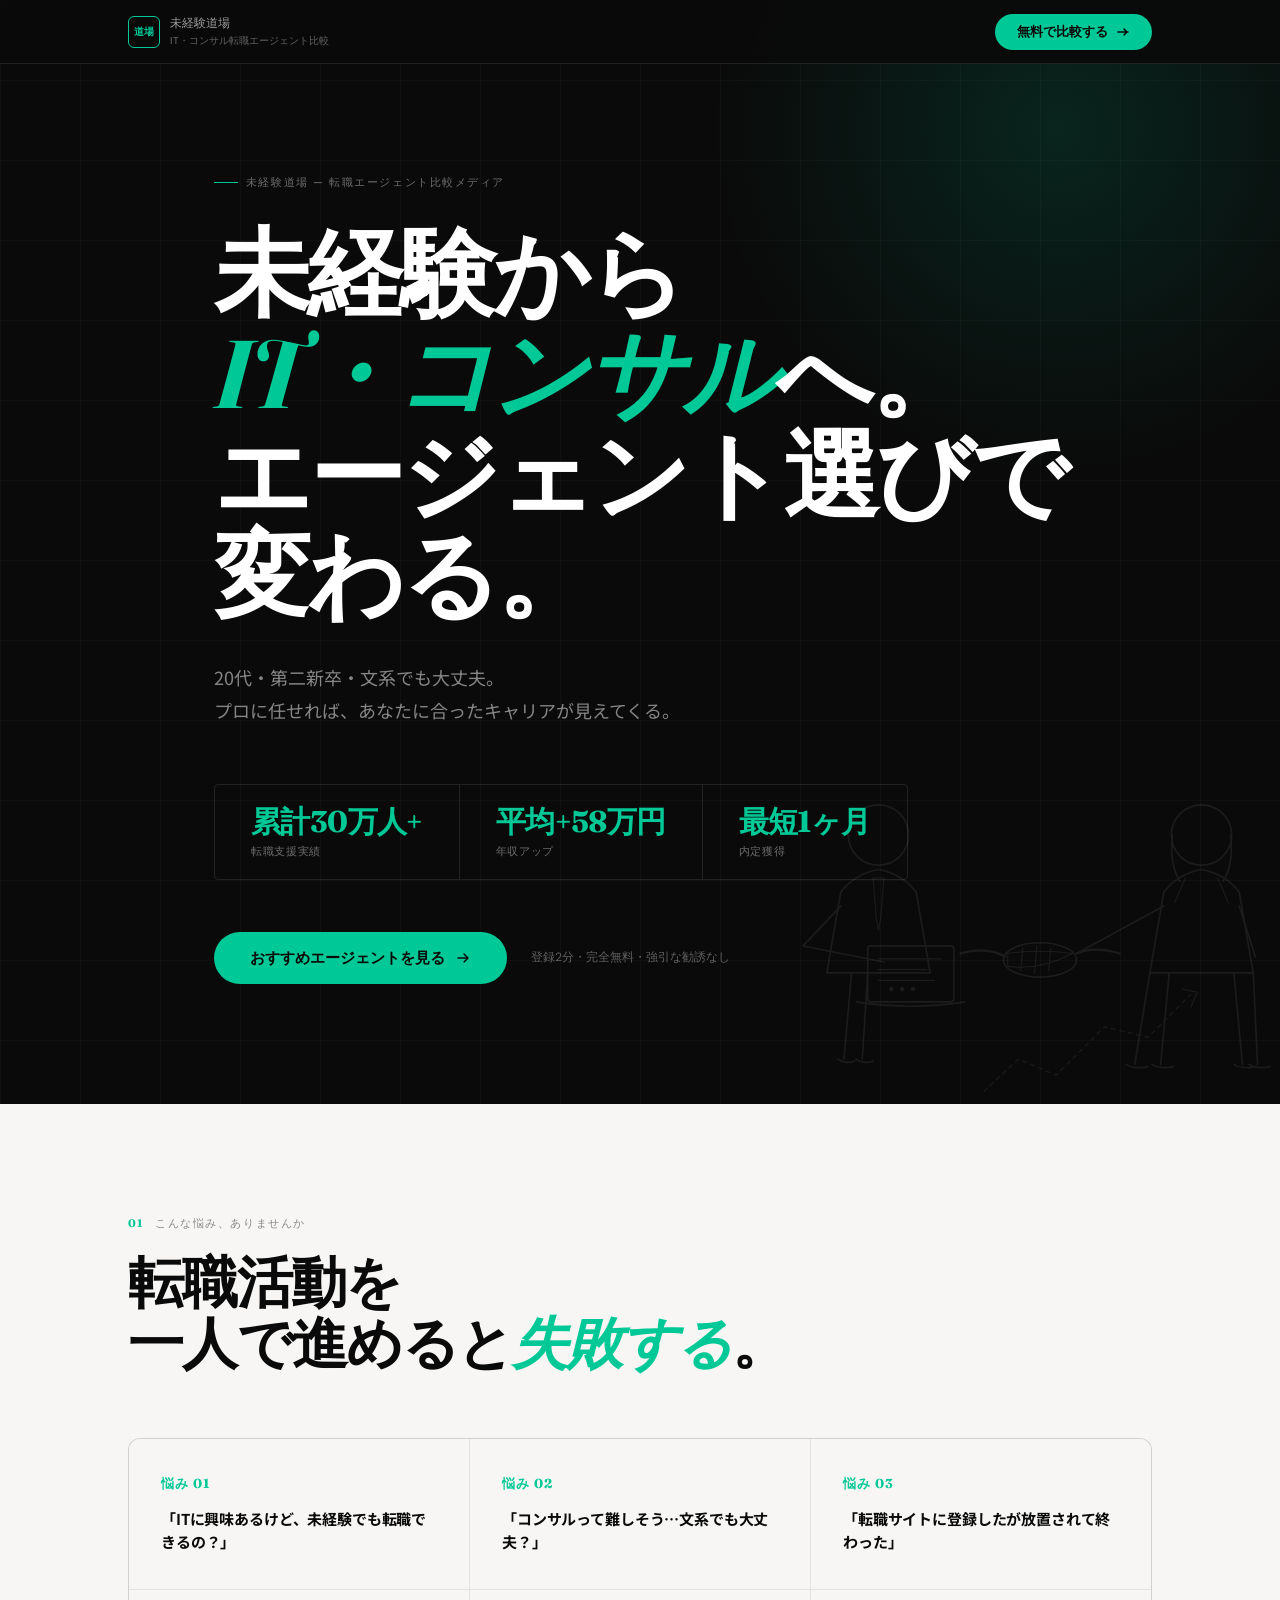
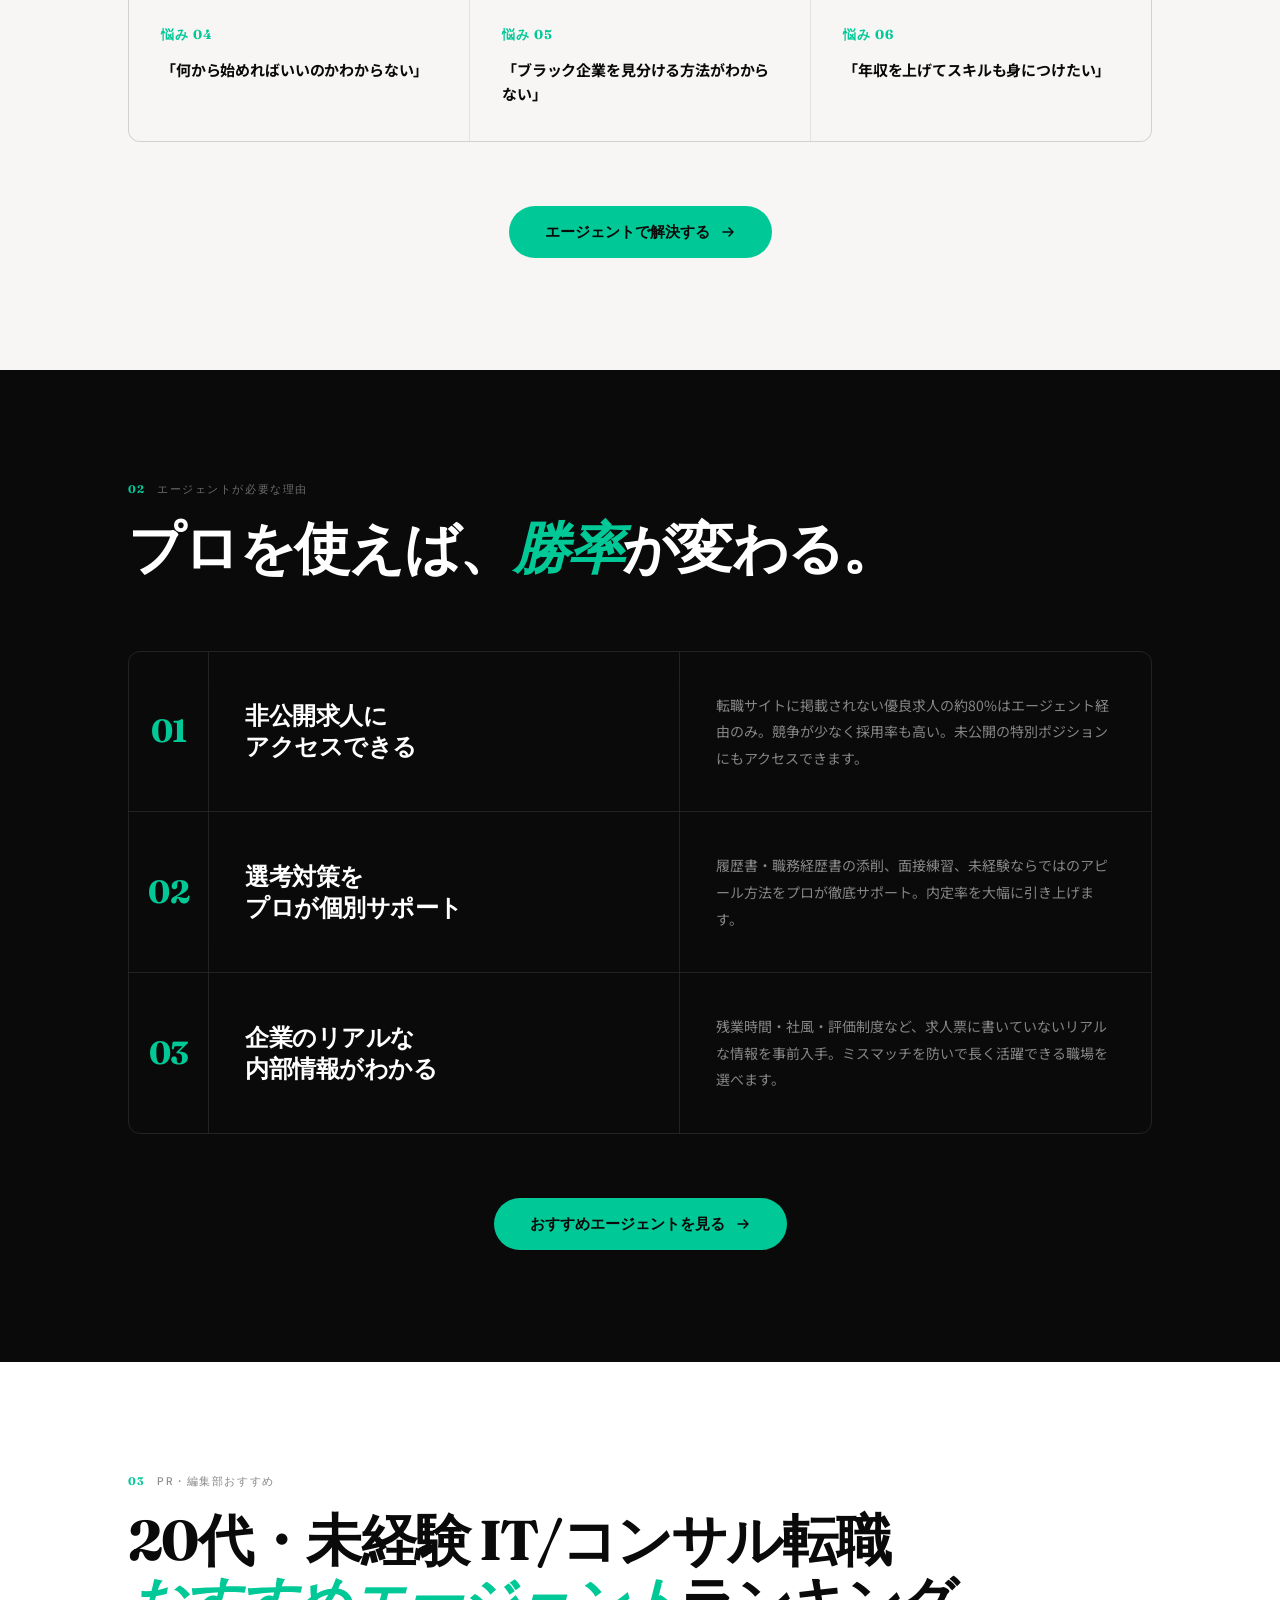
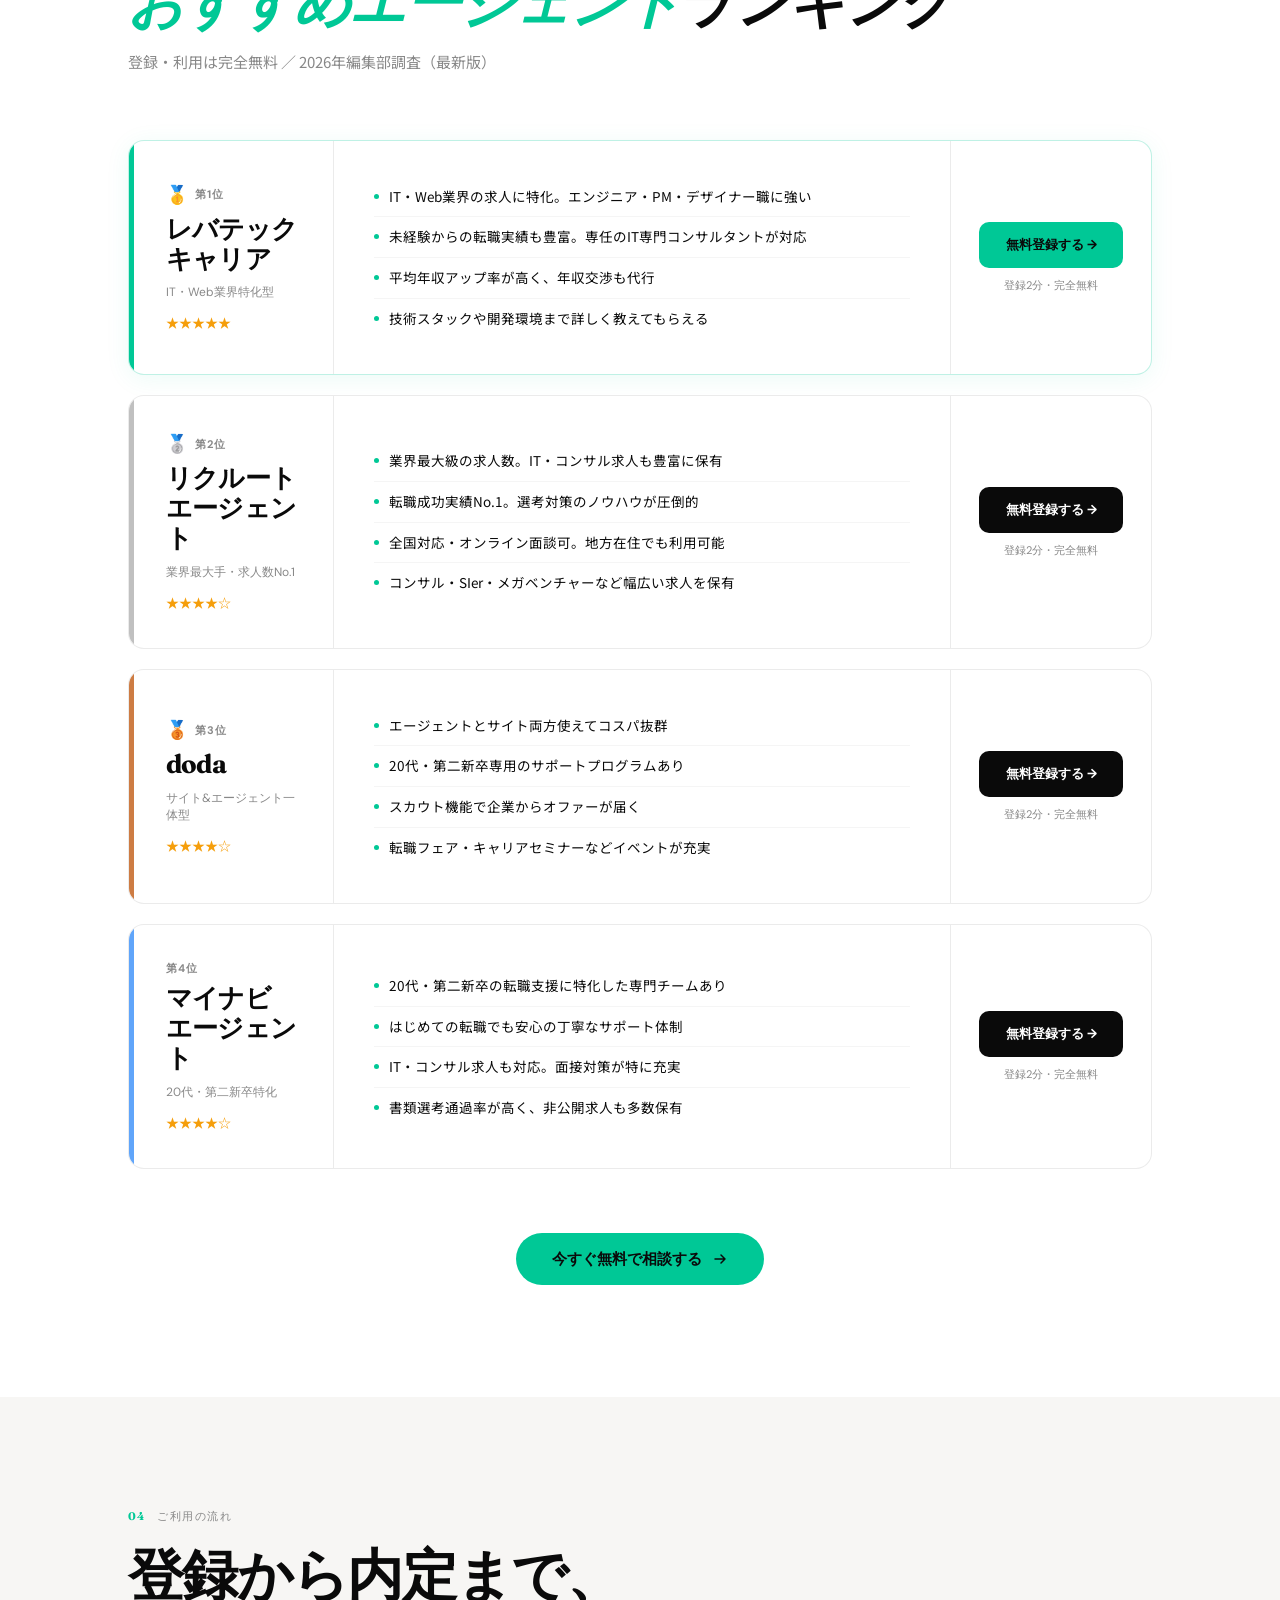
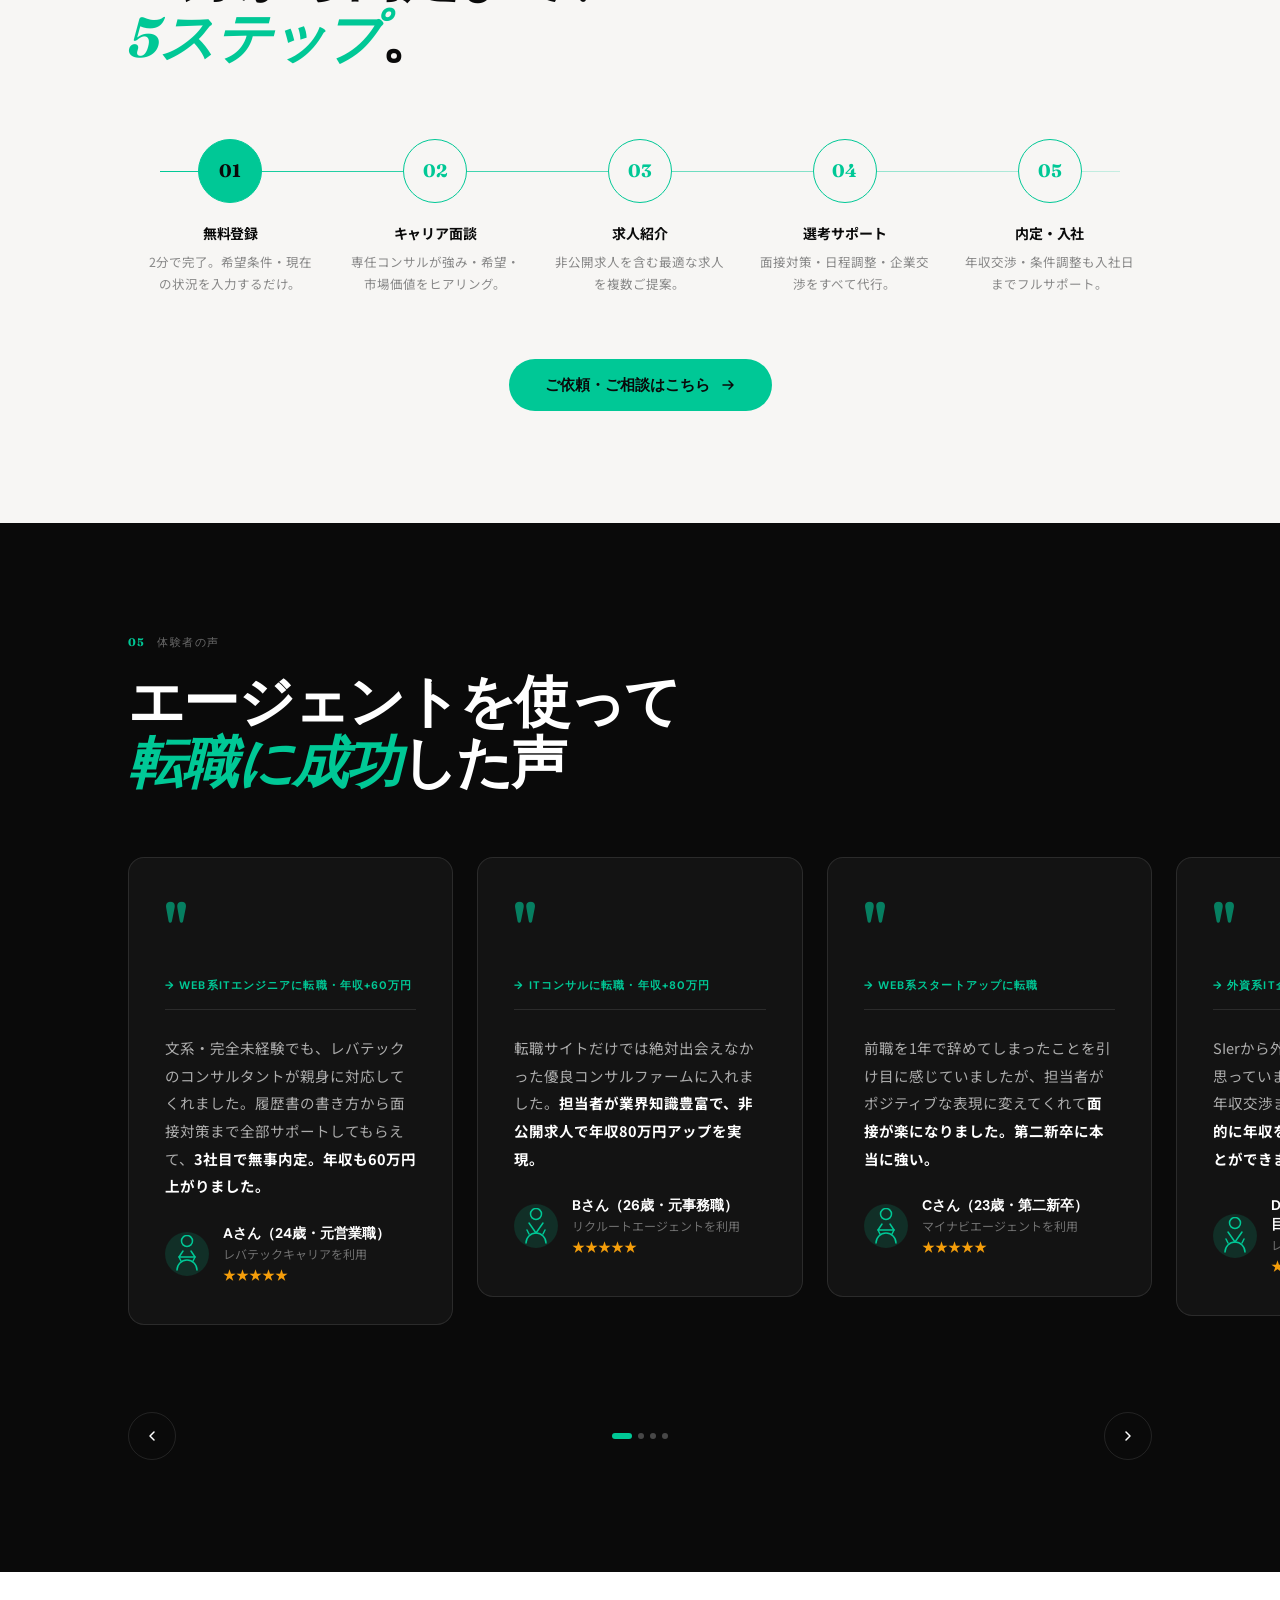
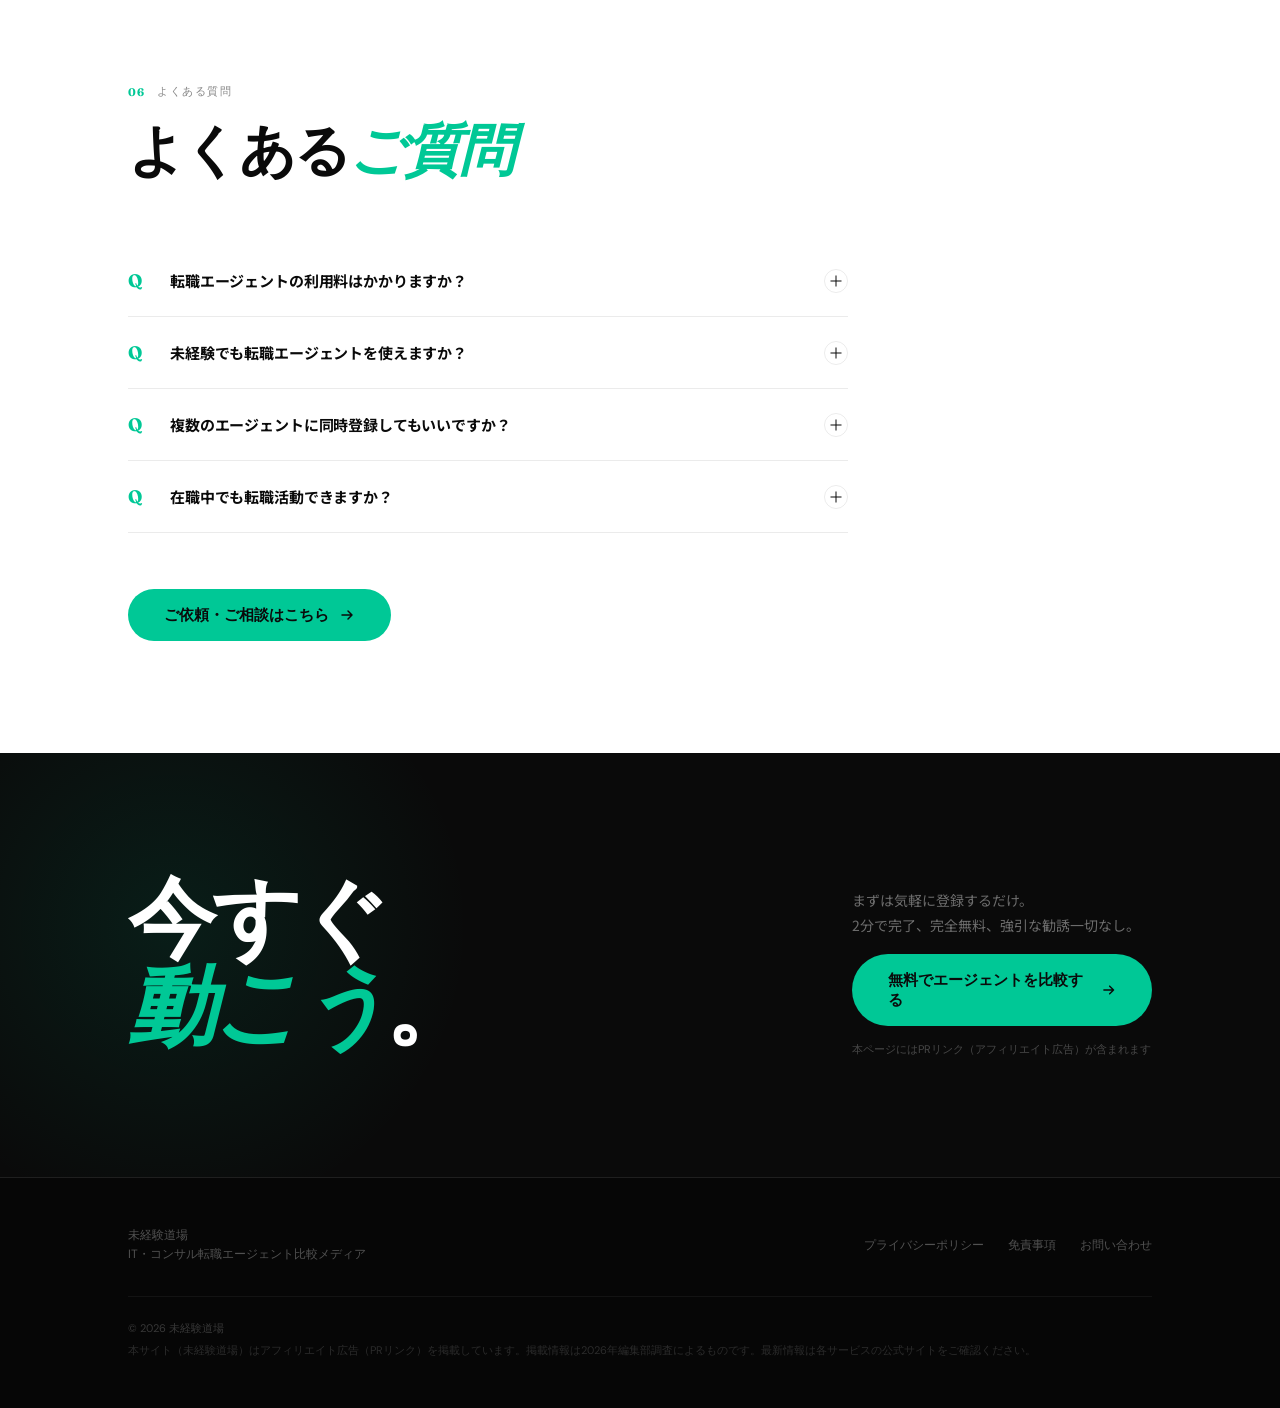
==== index.html @ ec837682 "Initial commit: 未経験道場 LP" ====
<!DOCTYPE html>
<html lang="ja">
<head>
  <meta charset="UTF-8">
  <meta name="viewport" content="width=device-width, initial-scale=1.0">
  <title>未経験道場｜20代・未経験からIT・コンサル転職エージェント比較</title>
  <meta name="description" content="未経験道場は、20代・未経験からITエンジニア・コンサルへの転職を成功させる転職エージェント比較メディアです。レバテック・リクルートエージェント・doda・マイナビを徹底比較。登録完全無料。">
  <link rel="preconnect" href="https://fonts.googleapis.com">
  <link rel="preconnect" href="https://fonts.gstatic.com" crossorigin>
  <link href="https://fonts.googleapis.com/css2?family=Fraunces:ital,opsz,wght@0,9..144,300;0,9..144,700;0,9..144,900;1,9..144,300;1,9..144,700&family=DM+Sans:wght@300;400;500;700&family=Noto+Sans+JP:wght@400;500;700&display=swap" rel="stylesheet">
  <link rel="stylesheet" href="https://cdn.jsdelivr.net/npm/swiper@10/swiper-bundle.min.css">
  <script src="https://cdn.jsdelivr.net/npm/swiper@10/swiper-bundle.min.js" defer></script>

  <style>
    /* =========================================
       TOKEN
    ========================================= */
    :root {
      --black:       #0a0a0a;
      --off-white:   #f7f6f4;
      --white:       #ffffff;
      --green:       #00C896;
      --green-dark:  #00a87e;
      --green-dim:   rgba(0,200,150,0.12);
      --mid:         #888;
      --border-d:    rgba(255,255,255,0.1);
      --border-l:    rgba(0,0,0,0.08);
      --r: 1120px;
    }

    /* =========================================
       RESET & BASE
    ========================================= */
    *, *::before, *::after { box-sizing: border-box; margin: 0; padding: 0; }
    html { scroll-behavior: smooth; font-size: 16px; }
    body {
      font-family: 'Noto Sans JP', sans-serif;
      background: var(--off-white);
      color: var(--black);
      -webkit-font-smoothing: antialiased;
      overflow-x: hidden;
    }
    a { text-decoration: none; color: inherit; }
    ul { list-style: none; }
    img { display: block; max-width: 100%; }

    /* =========================================
       TYPOGRAPHY HELPERS
    ========================================= */
    .f-editorial {
      font-family: 'Fraunces', serif;
      font-optical-sizing: auto;
    }
    .f-ui { font-family: 'DM Sans', sans-serif; }

    .label {
      font-family: 'DM Sans', sans-serif;
      font-size: 11px;
      font-weight: 500;
      letter-spacing: 0.14em;
      text-transform: uppercase;
    }

    /* =========================================
       LAYOUT
    ========================================= */
    .wrap { max-width: var(--r); margin: 0 auto; padding: 0 48px; }
    @media (max-width: 767px) { .wrap { padding: 0 24px; } }

    /* =========================================
       HEADER
    ========================================= */
    #hd {
      position: fixed; top: 0; left: 0; right: 0; z-index: 200;
      height: 64px;
      background: rgba(10,10,10,0.92);
      backdrop-filter: blur(12px);
      -webkit-backdrop-filter: blur(12px);
      border-bottom: 1px solid var(--border-d);
    }
    .hd-inner {
      max-width: var(--r); margin: 0 auto; padding: 0 48px;
      height: 100%; display: flex; align-items: center; justify-content: space-between;
    }
    .hd-logo {
      display: flex; align-items: center; gap: 10px;
    }
    .hd-logo-mark {
      width: 32px; height: 32px;
      border: 1.5px solid var(--green);
      display: flex; align-items: center; justify-content: center;
      font-family: 'Fraunces', serif;
      font-size: 14px; font-weight: 700;
      color: var(--green);
      border-radius: 6px;
    }
    .hd-logo-text {
      font-family: 'DM Sans', sans-serif;
      font-size: 12px; font-weight: 500;
      color: rgba(255,255,255,0.6);
      line-height: 1.4;
    }
    .hd-cta {
      display: inline-flex; align-items: center; gap: 8px;
      background: var(--green); color: var(--black);
      font-family: 'DM Sans', sans-serif;
      font-size: 13px; font-weight: 700;
      padding: 9px 22px; border-radius: 100px;
      transition: background 0.2s;
    }
    .hd-cta:hover { background: var(--green-dark); color: #fff; }
    @media (max-width: 767px) {
      .hd-inner { padding: 0 20px; }
      .hd-cta { font-size: 12px; padding: 8px 16px; }
    }

    /* =========================================
       HERO
    ========================================= */
    #hero {
      background: var(--black);
      color: var(--white);
      min-height: 100vh;
      padding-top: 64px;
      display: flex; align-items: center;
      position: relative; overflow: hidden;
    }
    /* Monogram illustration */
    .hero-monogram {
      position: absolute;
      right: -40px; bottom: -20px;
      width: min(560px, 52vw);
      height: auto;
      opacity: 0.07;
      pointer-events: none;
      z-index: 0;
    }
    @media (max-width: 767px) {
      .hero-monogram {
        width: 90vw;
        right: 50%; bottom: -10px;
        transform: translateX(50%);
        opacity: 0.05;
      }
    }

    /* Background texture */
    #hero::before {
      content: '';
      position: absolute; inset: 0;
      background-image:
        linear-gradient(rgba(255,255,255,0.025) 1px, transparent 1px),
        linear-gradient(90deg, rgba(255,255,255,0.025) 1px, transparent 1px);
      background-size: 80px 80px;
      pointer-events: none;
    }
    /* Emerald glow circle */
    #hero::after {
      content: '';
      position: absolute;
      top: -20%; right: -10%;
      width: min(700px, 90vw); height: min(700px, 90vw);
      border-radius: 50%;
      background: radial-gradient(circle, rgba(0,200,150,0.14) 0%, transparent 70%);
      pointer-events: none;
    }
    .hero-inner {
      position: relative; z-index: 1;
      padding: 100px 0 120px;
      width: 100%;
    }
    .hero-label {
      display: inline-flex; align-items: center; gap: 8px;
      color: var(--green);
      margin-bottom: 32px;
    }
    .hero-label-line {
      width: 24px; height: 1px; background: var(--green);
    }
    .hero-h1 {
      font-family: 'Fraunces', serif;
      font-weight: 700;
      font-size: clamp(44px, 7.5vw, 96px);
      line-height: 1.05;
      letter-spacing: -0.03em;
      margin-bottom: 36px;
      max-width: 880px;
    }
    .hero-h1 em {
      font-style: italic;
      color: var(--green);
    }
    .hero-sub {
      font-size: clamp(15px, 2vw, 18px);
      color: rgba(255,255,255,0.5);
      line-height: 1.85;
      max-width: 480px;
      margin-bottom: 56px;
    }
    /* Stats row */
    .hero-stats {
      display: flex;
      gap: 0;
      border: 1px solid var(--border-d);
      border-radius: 4px;
      width: fit-content;
      margin-bottom: 52px;
      overflow: hidden;
    }
    .hero-stat {
      padding: 20px 36px;
      border-right: 1px solid var(--border-d);
      min-width: 160px;
    }
    .hero-stat:last-child { border-right: none; }
    .hero-stat-val {
      font-family: 'Fraunces', serif;
      font-size: clamp(22px, 3vw, 30px);
      font-weight: 700;
      color: var(--green);
      letter-spacing: -0.02em;
      line-height: 1.1;
    }
    .hero-stat-label {
      font-family: 'DM Sans', sans-serif;
      font-size: 11px;
      color: rgba(255,255,255,0.4);
      margin-top: 6px;
      letter-spacing: 0.06em;
    }
    /* CTA group */
    .hero-cta-group {
      display: flex; align-items: center; gap: 24px; flex-wrap: wrap;
    }
    .btn-primary {
      display: inline-flex; align-items: center; gap: 10px;
      background: var(--green); color: var(--black);
      font-family: 'DM Sans', sans-serif;
      font-size: 15px; font-weight: 700;
      padding: 16px 36px; border-radius: 100px;
      transition: background 0.25s, transform 0.2s;
    }
    .btn-primary:hover { background: var(--green-dark); color: #fff; transform: translateY(-2px); }
    .btn-primary svg { transition: transform 0.2s; }
    .btn-primary:hover svg { transform: translateX(4px); }
    .hero-cta-note {
      font-family: 'DM Sans', sans-serif;
      font-size: 12px;
      color: rgba(255,255,255,0.35);
    }
    @media (max-width: 767px) {
      .hero-inner { padding: 64px 0 80px; }
      .hero-stats { flex-direction: row; width: 100%; }
      .hero-stat { flex: 1; min-width: 0; padding: 16px 16px; }
      .btn-primary { width: 100%; justify-content: center; }
    }

    /* =========================================
       SECTION COMMON
    ========================================= */
    .section-label-row {
      display: flex; align-items: center; gap: 12px;
      margin-bottom: 20px;
    }
    .section-label-row .label { color: var(--mid); }
    .section-label-row .label.on-dark { color: rgba(255,255,255,0.4); }
    .section-num {
      font-family: 'Fraunces', serif;
      font-size: 11px; font-weight: 700;
      color: var(--green); letter-spacing: 0.1em;
    }
    .section-h2 {
      font-family: 'Fraunces', serif;
      font-weight: 700;
      font-size: clamp(32px, 5vw, 56px);
      line-height: 1.1;
      letter-spacing: -0.03em;
    }
    .section-h2.light { color: var(--white); }
    .section-h2 em { font-style: italic; color: var(--green); }
    .section-intro {
      font-size: 15px;
      line-height: 1.85;
      color: var(--mid);
      max-width: 560px;
    }
    .section-intro.light { color: rgba(255,255,255,0.5); }

    /* =========================================
       PAIN SECTION
    ========================================= */
    #pain {
      background: var(--off-white);
      padding: 112px 0;
    }
    .pain-header { margin-bottom: 64px; }
    .pain-grid {
      display: grid;
      grid-template-columns: repeat(3, 1fr);
      gap: 1px;
      background: var(--border-l);
      border: 1px solid var(--border-l);
      border-radius: 12px;
      overflow: hidden;
      margin-bottom: 64px;
    }
    .pain-item {
      background: var(--off-white);
      padding: 36px 32px;
      display: flex; flex-direction: column; gap: 14px;
      transition: background 0.2s;
    }
    .pain-item:hover { background: #fff; }
    .pain-num {
      font-family: 'Fraunces', serif;
      font-size: 13px; font-weight: 700;
      color: var(--green); letter-spacing: 0.08em;
    }
    .pain-text {
      font-size: 15px; font-weight: 700; line-height: 1.55;
      letter-spacing: -0.01em;
    }
    .pain-cta { text-align: center; }
    @media (max-width: 1023px) { .pain-grid { grid-template-columns: repeat(2, 1fr); } }
    @media (max-width: 600px) { .pain-grid { grid-template-columns: 1fr; } }

    /* =========================================
       WHY SECTION
    ========================================= */
    #why {
      background: var(--black);
      color: var(--white);
      padding: 112px 0;
    }
    .why-header { margin-bottom: 72px; }
    .why-list {
      display: flex; flex-direction: column; gap: 0;
      border: 1px solid var(--border-d);
      border-radius: 12px;
      overflow: hidden;
      margin-bottom: 64px;
    }
    .why-item {
      display: grid;
      grid-template-columns: 80px 1fr 1fr;
      gap: 0;
      border-bottom: 1px solid var(--border-d);
      transition: background 0.2s;
    }
    .why-item:last-child { border-bottom: none; }
    .why-item:hover { background: rgba(255,255,255,0.03); }
    .why-num-cell {
      padding: 40px 32px;
      border-right: 1px solid var(--border-d);
      display: flex; align-items: center; justify-content: center;
    }
    .why-num {
      font-family: 'Fraunces', serif;
      font-size: 32px; font-weight: 700;
      color: var(--green); line-height: 1;
      letter-spacing: -0.02em;
    }
    .why-title-cell {
      padding: 40px 36px;
      border-right: 1px solid var(--border-d);
      display: flex; align-items: center;
    }
    .why-title {
      font-family: 'Fraunces', serif;
      font-size: clamp(18px, 2.5vw, 24px);
      font-weight: 700;
      letter-spacing: -0.02em;
      line-height: 1.3;
    }
    .why-desc-cell {
      padding: 40px 36px;
      display: flex; align-items: center;
    }
    .why-desc { font-size: 14px; color: rgba(255,255,255,0.5); line-height: 1.9; }
    .why-cta { text-align: center; }
    @media (max-width: 767px) {
      .why-item { grid-template-columns: 48px 1fr; }
      .why-num-cell { padding: 24px 16px; }
      .why-title-cell { border-right: none; grid-column: 2; padding: 24px 20px 8px; border-bottom: none; }
      .why-desc-cell { grid-column: 1 / -1; padding: 0 20px 24px; border-right: none; }
      .why-num { font-size: 22px; }
    }

    /* =========================================
       RANKING SECTION
    ========================================= */
    #ranking {
      background: var(--white);
      padding: 112px 0;
    }
    .ranking-header { margin-bottom: 64px; }
    .ranking-list { display: flex; flex-direction: column; gap: 20px; margin-bottom: 64px; }

    .r-card {
      border: 1px solid var(--border-l);
      border-radius: 16px;
      overflow: hidden;
      display: flex;
      transition: box-shadow 0.25s, transform 0.2s;
      background: #fff;
    }
    .r-card:hover {
      box-shadow: 0 16px 48px rgba(0,0,0,0.09);
      transform: translateY(-3px);
    }
    /* Accent bar */
    .r-bar { width: 5px; flex-shrink: 0; }
    .r-bar-1 { background: var(--green); }
    .r-bar-2 { background: #c0c0c0; }
    .r-bar-3 { background: #cd7c43; }
    .r-bar-4 { background: #60a5fa; }

    /* Card body: 4-column grid */
    .r-body {
      flex: 1;
      display: grid;
      grid-template-columns: 200px 1fr 200px;
      gap: 0;
      padding: 0;
    }

    /* Left: rank + name */
    .r-meta {
      padding: 36px 32px;
      border-right: 1px solid var(--border-l);
      display: flex; flex-direction: column; justify-content: center;
      gap: 8px;
    }
    .r-badge {
      display: flex; align-items: center; gap: 6px;
      font-family: 'DM Sans', sans-serif;
      font-size: 11px; font-weight: 700;
      letter-spacing: 0.1em; text-transform: uppercase;
      color: var(--mid);
    }
    .r-medal { font-size: 18px; }
    .r-name {
      font-family: 'Fraunces', serif;
      font-size: clamp(20px, 2.5vw, 26px);
      font-weight: 700;
      letter-spacing: -0.03em;
      line-height: 1.15;
    }
    .r-sub {
      font-family: 'DM Sans', sans-serif;
      font-size: 12px; color: var(--mid);
      margin-top: 2px;
    }
    .r-stars { color: #f59e0b; font-size: 13px; margin-top: 4px; }

    /* Middle: features */
    .r-features {
      padding: 36px 40px;
      border-right: 1px solid var(--border-l);
      display: flex; flex-direction: column; justify-content: center;
      gap: 0;
    }
    .r-feature {
      display: flex; align-items: flex-start; gap: 10px;
      padding: 9px 0;
      border-bottom: 1px solid #f5f5f5;
      font-size: 13.5px; line-height: 1.6;
    }
    .r-feature:last-child { border-bottom: none; }
    .r-feature::before {
      content: '';
      width: 5px; height: 5px;
      background: var(--green);
      border-radius: 50%;
      margin-top: 8px;
      flex-shrink: 0;
    }

    /* Right: CTA */
    .r-cta {
      padding: 36px 28px;
      display: flex; flex-direction: column;
      justify-content: center; align-items: center;
      gap: 10px;
      text-align: center;
    }
    .r-btn {
      display: block; width: 100%;
      background: var(--black); color: var(--white);
      font-family: 'DM Sans', sans-serif;
      font-size: 13px; font-weight: 700;
      padding: 14px 16px; border-radius: 10px;
      transition: background 0.2s;
      text-align: center;
    }
    .r-btn:hover { background: var(--green); color: var(--black); }
    .r-card:first-child .r-btn { background: var(--green); color: var(--black); }
    .r-card:first-child .r-btn:hover { background: var(--green-dark); color: #fff; }
    .r-note {
      font-family: 'DM Sans', sans-serif;
      font-size: 11px; color: var(--mid);
    }

    /* 1位カードを少し強調 */
    .r-card:first-child {
      border-color: rgba(0,200,150,0.25);
      box-shadow: 0 4px 24px rgba(0,200,150,0.08);
    }
    .r-card:first-child .r-name { color: var(--black); }

    /* Responsive ranking */
    @media (max-width: 1023px) {
      .r-body { grid-template-columns: 1fr 160px; }
      .r-features { border-right: none; grid-column: 1; }
      .r-cta { border-top: 1px solid var(--border-l); grid-column: 1 / -1; flex-direction: row; justify-content: space-between; }
      .r-btn { width: auto; }
    }
    @media (max-width: 767px) {
      .r-body { grid-template-columns: 1fr; }
      .r-meta { padding: 24px 20px 16px; border-right: none; border-bottom: 1px solid var(--border-l); }
      .r-features { padding: 20px 20px; border-right: none; border-bottom: 1px solid var(--border-l); }
      .r-cta { flex-direction: column; padding: 20px; }
      .r-btn { width: 100%; }
    }

    .ranking-cta { text-align: center; }

    /* =========================================
       FLOW SECTION
    ========================================= */
    #flow {
      background: var(--off-white);
      padding: 112px 0;
    }
    .flow-header { margin-bottom: 72px; }
    .flow-list {
      display: flex;
      gap: 0;
      position: relative;
      margin-bottom: 64px;
    }
    /* Connecting line */
    .flow-list::before {
      content: '';
      position: absolute;
      top: 32px; left: 32px; right: 32px;
      height: 1px;
      background: linear-gradient(90deg, var(--green) 0%, rgba(0,200,150,0.2) 100%);
      z-index: 0;
    }
    .flow-item {
      flex: 1;
      display: flex; flex-direction: column; align-items: center;
      text-align: center;
      padding: 0 16px;
      position: relative; z-index: 1;
    }
    .flow-num-wrap {
      width: 64px; height: 64px;
      border-radius: 50%;
      background: var(--off-white);
      border: 1.5px solid var(--green);
      display: flex; align-items: center; justify-content: center;
      margin-bottom: 20px;
      flex-shrink: 0;
    }
    .flow-item:first-child .flow-num-wrap {
      background: var(--green);
    }
    .flow-num {
      font-family: 'Fraunces', serif;
      font-size: 18px; font-weight: 700;
      color: var(--green); line-height: 1;
    }
    .flow-item:first-child .flow-num { color: var(--black); }
    .flow-title {
      font-size: 14px; font-weight: 700;
      letter-spacing: -0.01em;
      margin-bottom: 8px;
    }
    .flow-desc {
      font-size: 12.5px; color: var(--mid);
      line-height: 1.75;
    }
    .flow-cta { text-align: center; }
    @media (max-width: 767px) {
      .flow-list { flex-direction: column; gap: 0; }
      .flow-list::before { top: 32px; left: 32px; right: auto; bottom: 32px; width: 1px; height: auto; }
      .flow-item { flex-direction: row; text-align: left; padding: 16px 0; gap: 20px; align-items: flex-start; }
      .flow-num-wrap { flex-shrink: 0; margin-bottom: 0; width: 56px; height: 56px; }
    }

    /* =========================================
       TESTIMONIALS (Swiper Carousel)
    ========================================= */
    #testimonials {
      background: var(--black);
      color: var(--white);
      padding: 112px 0;
      overflow: hidden;
    }
    .testimonials-header { margin-bottom: 64px; }
    .swiper-testimonials {
      overflow: visible;
      padding-bottom: 48px;
    }
    .t-card {
      background: rgba(255,255,255,0.04);
      border: 1px solid var(--border-d);
      border-radius: 16px;
      padding: 40px 36px;
      display: flex; flex-direction: column; gap: 24px;
      height: auto;
      transition: background 0.2s, border-color 0.2s;
    }
    .t-card:hover {
      background: rgba(255,255,255,0.07);
      border-color: rgba(0,200,150,0.3);
    }
    .t-quote {
      font-family: 'Fraunces', serif;
      font-size: 56px; font-weight: 700;
      line-height: 1;
      color: var(--green);
      opacity: 0.6;
    }
    .t-result {
      font-family: 'DM Sans', sans-serif;
      font-size: 11px; font-weight: 700;
      letter-spacing: 0.1em; text-transform: uppercase;
      color: var(--green);
      padding-bottom: 16px;
      border-bottom: 1px solid var(--border-d);
    }
    .t-text {
      font-size: 14.5px;
      line-height: 1.9;
      color: rgba(255,255,255,0.65);
      flex: 1;
    }
    .t-text strong { color: var(--white); font-weight: 700; }
    .t-author {
      display: flex; align-items: center; gap: 14px;
    }
    .t-avatar {
      width: 44px; height: 44px;
      border-radius: 50%;
      display: flex; align-items: center; justify-content: center;
      font-size: 20px;
      flex-shrink: 0;
    }
    .t-name {
      font-family: 'DM Sans', sans-serif;
      font-size: 14px; font-weight: 700;
      color: var(--white);
    }
    .t-role { font-size: 12px; color: rgba(255,255,255,0.4); margin-top: 2px; }
    .t-stars { color: #f59e0b; font-size: 13px; margin-top: 3px; }
    /* Swiper overrides */
    .swiper-testimonials .swiper-pagination-bullet { background: rgba(255,255,255,0.3) !important; }
    .swiper-testimonials .swiper-pagination-bullet-active { background: var(--green) !important; }
    .t-nav { display: flex; align-items: center; gap: 12px; margin-top: 40px; }
    .t-nav-btn {
      width: 48px; height: 48px; border-radius: 50%;
      border: 1px solid var(--border-d);
      background: transparent; color: var(--white);
      display: flex; align-items: center; justify-content: center;
      cursor: pointer; transition: border-color 0.2s, background 0.2s;
      flex-shrink: 0;
    }
    .t-nav-btn:hover { border-color: var(--green); background: var(--green-dim); }
    .t-pagination { flex: 1; display: flex; align-items: center; justify-content: center; gap: 6px; }
    .t-dot {
      width: 6px; height: 6px; border-radius: 50%;
      background: rgba(255,255,255,0.25);
      transition: background 0.2s, width 0.2s;
      cursor: pointer;
    }
    .t-dot.active { background: var(--green); width: 20px; border-radius: 3px; }

    /* =========================================
       FAQ
    ========================================= */
    #faq { background: var(--white); padding: 112px 0; }
    .faq-header { margin-bottom: 64px; }
    .faq-list { max-width: 720px; }
    .faq-item {
      border-bottom: 1px solid var(--border-l);
      overflow: hidden;
      max-height: 72px;
      transition: max-height 0.4s cubic-bezier(0.4,0,0.2,1);
      cursor: pointer;
    }
    .faq-item.open { max-height: 400px; }
    .faq-q {
      display: flex; align-items: center; gap: 18px;
      padding: 24px 0;
    }
    .faq-q-letter {
      font-family: 'Fraunces', serif;
      font-size: 18px; font-weight: 700;
      color: var(--green); flex-shrink: 0;
      width: 24px;
    }
    .faq-q-text {
      flex: 1;
      font-size: 15px; font-weight: 700;
      letter-spacing: -0.01em; line-height: 1.5;
    }
    .faq-icon {
      width: 24px; height: 24px;
      border: 1px solid var(--border-l);
      border-radius: 50%;
      display: flex; align-items: center; justify-content: center;
      flex-shrink: 0;
      transition: transform 0.3s, border-color 0.3s;
    }
    .faq-item.open .faq-icon { transform: rotate(45deg); border-color: var(--green); }
    .faq-a {
      display: flex; gap: 18px;
      padding: 0 0 28px;
    }
    .faq-a-letter {
      font-family: 'Fraunces', serif;
      font-size: 18px; font-weight: 700;
      color: var(--mid); flex-shrink: 0; width: 24px;
    }
    .faq-a-text { font-size: 14px; color: var(--mid); line-height: 1.9; }
    .faq-cta { margin-top: 56px; }

    /* =========================================
       FINAL CTA
    ========================================= */
    #cta-final {
      background: var(--black);
      padding: 120px 0;
      position: relative; overflow: hidden;
    }
    #cta-final::before {
      content: '';
      position: absolute; top: -30%; left: -10%;
      width: 600px; height: 600px;
      border-radius: 50%;
      background: radial-gradient(circle, rgba(0,200,150,0.1) 0%, transparent 70%);
      pointer-events: none;
    }
    .cta-final-inner {
      position: relative; z-index: 1;
      display: flex; justify-content: space-between; align-items: flex-end; gap: 48px;
    }
    .cta-final-left {}
    .cta-final-h {
      font-family: 'Fraunces', serif;
      font-size: clamp(40px, 7vw, 88px);
      font-weight: 700;
      line-height: 1;
      letter-spacing: -0.04em;
      color: var(--white);
      margin-bottom: 8px;
    }
    .cta-final-h em { font-style: italic; color: var(--green); }
    .cta-final-right {
      flex-shrink: 0;
      display: flex; flex-direction: column; gap: 16px;
      max-width: 300px;
    }
    .cta-final-desc {
      font-size: 14px;
      color: rgba(255,255,255,0.4);
      line-height: 1.8;
    }
    @media (max-width: 767px) {
      .cta-final-inner { flex-direction: column; align-items: flex-start; }
      .cta-final-right { max-width: 100%; width: 100%; }
      .btn-primary.full { width: 100%; justify-content: center; }
    }

    /* =========================================
       FOOTER
    ========================================= */
    footer {
      background: #060606;
      padding: 48px 0;
      border-top: 1px solid var(--border-d);
    }
    .footer-inner {
      display: flex; justify-content: space-between; align-items: center;
      flex-wrap: wrap; gap: 20px;
    }
    .footer-logo {
      font-family: 'DM Sans', sans-serif;
      font-size: 12px; color: rgba(255,255,255,0.3);
      line-height: 1.6;
    }
    .footer-links { display: flex; gap: 24px; flex-wrap: wrap; }
    .footer-link {
      font-family: 'DM Sans', sans-serif;
      font-size: 12px; color: rgba(255,255,255,0.3);
      transition: color 0.2s;
    }
    .footer-link:hover { color: var(--white); }
    .footer-copy {
      width: 100%;
      font-family: 'DM Sans', sans-serif;
      font-size: 11px; color: rgba(255,255,255,0.2);
      padding-top: 24px;
      border-top: 1px solid rgba(255,255,255,0.05);
      margin-top: 12px;
    }
    .footer-pr {
      font-size: 11px; color: rgba(255,255,255,0.15);
      margin-top: 6px; line-height: 1.6;
    }

    /* =========================================
       FADE-IN
    ========================================= */
    .reveal {
      opacity: 0; transform: translateY(24px);
      transition: opacity 0.65s ease, transform 0.65s ease;
    }
    .reveal.in { opacity: 1; transform: translateY(0); }
    .reveal.d1 { transition-delay: 0.1s; }
    .reveal.d2 { transition-delay: 0.2s; }
    .reveal.d3 { transition-delay: 0.3s; }
    .reveal.d4 { transition-delay: 0.4s; }
    .reveal.d5 { transition-delay: 0.5s; }
  </style>
</head>
<body>

  <!-- ============================
    HEADER
  ============================ -->
  <header id="hd">
    <div class="hd-inner">
      <div class="hd-logo">
        <div class="hd-logo-mark" style="font-size:10px;letter-spacing:0;font-weight:900;line-height:1.1">道場</div>
        <div class="hd-logo-text">未経験道場<br><span style="opacity:0.6;font-size:10px">IT・コンサル転職エージェント比較</span></div>
      </div>
      <a href="#ranking" class="hd-cta">
        無料で比較する
        <svg width="14" height="14" viewBox="0 0 14 14" fill="none"><path d="M2 7h10M8 4l3 3-3 3" stroke="currentColor" stroke-width="1.5" stroke-linecap="round" stroke-linejoin="round"/></svg>
      </a>
    </div>
  </header>


  <!-- ============================
    HERO
  ============================ -->
  <section id="hero">
    <!-- Monogram: businessman with laptop shaking hands -->
    <svg class="hero-monogram" viewBox="0 0 520 320" fill="none" xmlns="http://www.w3.org/2000/svg" aria-hidden="true">
      <!-- Left figure (male, holding laptop) -->
      <!-- Head -->
      <circle cx="110" cy="52" r="28" stroke="white" stroke-width="1.5"/>
      <!-- Body/torso (suit jacket outline) -->
      <path d="M75 105 Q88 88 110 84 Q132 88 145 105 L158 180 H62 L75 105Z" stroke="white" stroke-width="1.5" stroke-linejoin="round"/>
      <!-- Tie -->
      <path d="M105 92 L108 130 L110 140 L112 130 L115 92Z" stroke="white" stroke-width="1" stroke-linejoin="round"/>
      <!-- Left arm holding laptop (extended toward center) -->
      <path d="M75 118 L40 155 L115 170" stroke="white" stroke-width="1.5" stroke-linecap="round" stroke-linejoin="round"/>
      <!-- Laptop body -->
      <rect x="100" y="155" width="80" height="52" rx="3" stroke="white" stroke-width="1.5"/>
      <!-- Laptop screen content lines -->
      <line x1="110" y1="167" x2="168" y2="167" stroke="white" stroke-width="1" stroke-linecap="round"/>
      <line x1="110" y1="177" x2="155" y2="177" stroke="white" stroke-width="1" stroke-linecap="round"/>
      <line x1="110" y1="187" x2="162" y2="187" stroke="white" stroke-width="1" stroke-linecap="round"/>
      <!-- Laptop base -->
      <path d="M90 207 Q140 215 190 207" stroke="white" stroke-width="1.5" stroke-linecap="round"/>
      <!-- Legs left -->
      <path d="M85 180 L78 260 M100 180 L95 260" stroke="white" stroke-width="1.5" stroke-linecap="round"/>
      <!-- Shoes left -->
      <path d="M72 260 Q78 265 88 262" stroke="white" stroke-width="1.5" stroke-linecap="round"/>
      <path d="M89 260 Q95 265 105 262" stroke="white" stroke-width="1.5" stroke-linecap="round"/>

      <!-- Handshake in center -->
      <!-- Left hand reaching right -->
      <path d="M186 162 Q210 155 228 165" stroke="white" stroke-width="2" stroke-linecap="round"/>
      <!-- Right hand reaching left -->
      <path d="M294 162 Q310 155 334 162" stroke="white" stroke-width="2" stroke-linecap="round"/>
      <!-- Clasped hands -->
      <ellipse cx="260" cy="168" rx="34" ry="16" stroke="white" stroke-width="1.5"/>
      <path d="M230 162 Q260 158 290 162 Q260 178 230 174Z" stroke="white" stroke-width="1" fill="none"/>
      <!-- Finger lines suggestion -->
      <line x1="244" y1="157" x2="242" y2="178" stroke="white" stroke-width="1" stroke-linecap="round"/>
      <line x1="257" y1="155" x2="255" y2="180" stroke="white" stroke-width="1" stroke-linecap="round"/>
      <line x1="270" y1="157" x2="268" y2="178" stroke="white" stroke-width="1" stroke-linecap="round"/>

      <!-- Right figure (female, professional) -->
      <!-- Head -->
      <circle cx="410" cy="52" r="28" stroke="white" stroke-width="1.5"/>
      <!-- Hair suggestion (longer) -->
      <path d="M383 52 Q380 80 390 95" stroke="white" stroke-width="1.5" stroke-linecap="round"/>
      <path d="M437 52 Q440 80 430 95" stroke="white" stroke-width="1.5" stroke-linecap="round"/>
      <!-- Body (blazer, more structured) -->
      <path d="M375 105 Q388 88 410 84 Q432 88 445 105 L458 180 H362 L375 105Z" stroke="white" stroke-width="1.5" stroke-linejoin="round"/>
      <!-- Lapels -->
      <path d="M395 92 L385 115" stroke="white" stroke-width="1" stroke-linecap="round"/>
      <path d="M425 92 L435 115" stroke="white" stroke-width="1" stroke-linecap="round"/>
      <!-- Right arm extending toward center (handshake) -->
      <path d="M375 118 L294 162" stroke="white" stroke-width="1.5" stroke-linecap="round"/>
      <!-- Left arm down -->
      <path d="M445 118 L460 165" stroke="white" stroke-width="1.5" stroke-linecap="round"/>
      <!-- Skirt/trousers (slightly A-line for female) -->
      <path d="M362 180 L348 265 M380 180 L372 265" stroke="white" stroke-width="1.5" stroke-linecap="round"/>
      <path d="M440 180 L448 265 M458 180 L462 265" stroke="white" stroke-width="1.5" stroke-linecap="round"/>
      <!-- Shoes right -->
      <path d="M340 265 Q348 270 360 267" stroke="white" stroke-width="1.5" stroke-linecap="round"/>
      <path d="M364 265 Q372 270 384 267" stroke="white" stroke-width="1.5" stroke-linecap="round"/>
      <path d="M440 265 Q448 270 460 267" stroke="white" stroke-width="1.5" stroke-linecap="round"/>
      <path d="M454 265 Q462 270 474 267" stroke="white" stroke-width="1.5" stroke-linecap="round"/>

      <!-- Rising graph / success arrow in background -->
      <polyline points="208,290 240,260 275,275 320,230 360,240 400,200" stroke="white" stroke-width="1" stroke-linecap="round" stroke-linejoin="round" stroke-dasharray="4 4"/>
      <path d="M392 195 L406 198 L400 212" stroke="white" stroke-width="1" stroke-linecap="round" stroke-linejoin="round"/>

      <!-- IT/digital dots around laptop screen -->
      <circle cx="122" cy="195" r="2" fill="white"/>
      <circle cx="132" cy="195" r="2" fill="white"/>
      <circle cx="142" cy="195" r="2" fill="white"/>
    </svg>
    <div class="wrap">
      <div class="hero-inner">
        <div class="hero-label">
          <span class="hero-label-line"></span>
          <span class="label" style="color:rgba(255,255,255,0.4)">未経験道場 — 転職エージェント比較メディア</span>
        </div>
        <h1 class="hero-h1">
          未経験から<br>
          <em>IT・コンサル</em>へ。<br>
          エージェント選びで<br>変わる。
        </h1>
        <p class="hero-sub">
          20代・第二新卒・文系でも大丈夫。<br>
          プロに任せれば、あなたに合ったキャリアが見えてくる。
        </p>
        <div class="hero-stats">
          <div class="hero-stat">
            <div class="hero-stat-val">累計30万人+</div>
            <div class="hero-stat-label">転職支援実績</div>
          </div>
          <div class="hero-stat">
            <div class="hero-stat-val">平均+58万円</div>
            <div class="hero-stat-label">年収アップ</div>
          </div>
          <div class="hero-stat">
            <div class="hero-stat-val">最短1ヶ月</div>
            <div class="hero-stat-label">内定獲得</div>
          </div>
        </div>
        <div class="hero-cta-group">
          <a href="#ranking" class="btn-primary">
            おすすめエージェントを見る
            <svg width="16" height="16" viewBox="0 0 16 16" fill="none"><path d="M3 8h10M9 4l4 4-4 4" stroke="currentColor" stroke-width="1.5" stroke-linecap="round" stroke-linejoin="round"/></svg>
          </a>
          <span class="hero-cta-note">登録2分・完全無料・強引な勧誘なし</span>
        </div>
      </div>
    </div>
  </section>


  <!-- ============================
    PAIN POINTS
  ============================ -->
  <section id="pain">
    <div class="wrap">
      <div class="pain-header reveal">
        <div class="section-label-row">
          <span class="section-num">01</span>
          <span class="label">こんな悩み、ありませんか</span>
        </div>
        <h2 class="section-h2">転職活動を<br>一人で進めると<em>失敗する</em>。</h2>
      </div>
      <div class="pain-grid reveal d1">
        <div class="pain-item">
          <span class="pain-num">悩み 01</span>
          <p class="pain-text">「ITに興味あるけど、未経験でも転職できるの？」</p>
        </div>
        <div class="pain-item">
          <span class="pain-num">悩み 02</span>
          <p class="pain-text">「コンサルって難しそう…文系でも大丈夫？」</p>
        </div>
        <div class="pain-item">
          <span class="pain-num">悩み 03</span>
          <p class="pain-text">「転職サイトに登録したが放置されて終わった」</p>
        </div>
        <div class="pain-item">
          <span class="pain-num">悩み 04</span>
          <p class="pain-text">「何から始めればいいのかわからない」</p>
        </div>
        <div class="pain-item">
          <span class="pain-num">悩み 05</span>
          <p class="pain-text">「ブラック企業を見分ける方法がわからない」</p>
        </div>
        <div class="pain-item">
          <span class="pain-num">悩み 06</span>
          <p class="pain-text">「年収を上げてスキルも身につけたい」</p>
        </div>
      </div>
      <div class="pain-cta reveal d2">
        <a href="#ranking" class="btn-primary">
          エージェントで解決する
          <svg width="16" height="16" viewBox="0 0 16 16" fill="none"><path d="M3 8h10M9 4l4 4-4 4" stroke="currentColor" stroke-width="1.5" stroke-linecap="round" stroke-linejoin="round"/></svg>
        </a>
      </div>
    </div>
  </section>


  <!-- ============================
    WHY AGENT
  ============================ -->
  <section id="why">
    <div class="wrap">
      <div class="why-header reveal">
        <div class="section-label-row">
          <span class="section-num">02</span>
          <span class="label on-dark">エージェントが必要な理由</span>
        </div>
        <h2 class="section-h2 light">プロを使えば、<em>勝率</em>が変わる。</h2>
      </div>
      <div class="why-list reveal d1">
        <div class="why-item">
          <div class="why-num-cell"><span class="why-num">01</span></div>
          <div class="why-title-cell">
            <h3 class="why-title">非公開求人に<br>アクセスできる</h3>
          </div>
          <div class="why-desc-cell">
            <p class="why-desc">転職サイトに掲載されない優良求人の約80%はエージェント経由のみ。競争が少なく採用率も高い。未公開の特別ポジションにもアクセスできます。</p>
          </div>
        </div>
        <div class="why-item">
          <div class="why-num-cell"><span class="why-num">02</span></div>
          <div class="why-title-cell">
            <h3 class="why-title">選考対策を<br>プロが個別サポート</h3>
          </div>
          <div class="why-desc-cell">
            <p class="why-desc">履歴書・職務経歴書の添削、面接練習、未経験ならではのアピール方法をプロが徹底サポート。内定率を大幅に引き上げます。</p>
          </div>
        </div>
        <div class="why-item">
          <div class="why-num-cell"><span class="why-num">03</span></div>
          <div class="why-title-cell">
            <h3 class="why-title">企業のリアルな<br>内部情報がわかる</h3>
          </div>
          <div class="why-desc-cell">
            <p class="why-desc">残業時間・社風・評価制度など、求人票に書いていないリアルな情報を事前入手。ミスマッチを防いで長く活躍できる職場を選べます。</p>
          </div>
        </div>
      </div>
      <div class="why-cta reveal d2">
        <a href="#ranking" class="btn-primary">
          おすすめエージェントを見る
          <svg width="16" height="16" viewBox="0 0 16 16" fill="none"><path d="M3 8h10M9 4l4 4-4 4" stroke="currentColor" stroke-width="1.5" stroke-linecap="round" stroke-linejoin="round"/></svg>
        </a>
      </div>
    </div>
  </section>


  <!-- ============================
    RANKING
  ============================ -->
  <section id="ranking">
    <div class="wrap">
      <div class="ranking-header reveal">
        <div class="section-label-row">
          <span class="section-num">03</span>
          <span class="label">PR・編集部おすすめ</span>
        </div>
        <h2 class="section-h2">20代・未経験 IT/コンサル転職<br><em>おすすめエージェント</em>ランキング</h2>
        <p class="section-intro" style="margin-top:16px">登録・利用は完全無料 ／ 2026年編集部調査（最新版）</p>
      </div>

      <div class="ranking-list">

        <!-- 1位 -->
        <div class="r-card reveal">
          <div class="r-bar r-bar-1"></div>
          <div class="r-body">
            <div class="r-meta">
              <div class="r-badge"><span class="r-medal">🥇</span> 第1位</div>
              <div class="r-name">レバテック<br>キャリア</div>
              <div class="r-sub">IT・Web業界特化型</div>
              <div class="r-stars">★★★★★</div>
            </div>
            <div class="r-features">
              <div class="r-feature">IT・Web業界の求人に特化。エンジニア・PM・デザイナー職に強い</div>
              <div class="r-feature">未経験からの転職実績も豊富。専任のIT専門コンサルタントが対応</div>
              <div class="r-feature">平均年収アップ率が高く、年収交渉も代行</div>
              <div class="r-feature">技術スタックや開発環境まで詳しく教えてもらえる</div>
            </div>
            <div class="r-cta">
              <a href="#affiliate-levatech" class="r-btn">無料登録する →</a>
              <span class="r-note">登録2分・完全無料</span>
            </div>
          </div>
        </div>

        <!-- 2位 -->
        <div class="r-card reveal d1">
          <div class="r-bar r-bar-2"></div>
          <div class="r-body">
            <div class="r-meta">
              <div class="r-badge"><span class="r-medal">🥈</span> 第2位</div>
              <div class="r-name">リクルート<br>エージェント</div>
              <div class="r-sub">業界最大手・求人数No.1</div>
              <div class="r-stars">★★★★☆</div>
            </div>
            <div class="r-features">
              <div class="r-feature">業界最大級の求人数。IT・コンサル求人も豊富に保有</div>
              <div class="r-feature">転職成功実績No.1。選考対策のノウハウが圧倒的</div>
              <div class="r-feature">全国対応・オンライン面談可。地方在住でも利用可能</div>
              <div class="r-feature">コンサル・SIer・メガベンチャーなど幅広い求人を保有</div>
            </div>
            <div class="r-cta">
              <a href="#affiliate-recruit" class="r-btn">無料登録する →</a>
              <span class="r-note">登録2分・完全無料</span>
            </div>
          </div>
        </div>

        <!-- 3位 -->
        <div class="r-card reveal d2">
          <div class="r-bar r-bar-3"></div>
          <div class="r-body">
            <div class="r-meta">
              <div class="r-badge"><span class="r-medal">🥉</span> 第3位</div>
              <div class="r-name">doda</div>
              <div class="r-sub">サイト&エージェント一体型</div>
              <div class="r-stars">★★★★☆</div>
            </div>
            <div class="r-features">
              <div class="r-feature">エージェントとサイト両方使えてコスパ抜群</div>
              <div class="r-feature">20代・第二新卒専用のサポートプログラムあり</div>
              <div class="r-feature">スカウト機能で企業からオファーが届く</div>
              <div class="r-feature">転職フェア・キャリアセミナーなどイベントが充実</div>
            </div>
            <div class="r-cta">
              <a href="#affiliate-doda" class="r-btn">無料登録する →</a>
              <span class="r-note">登録2分・完全無料</span>
            </div>
          </div>
        </div>

        <!-- 4位 -->
        <div class="r-card reveal d3">
          <div class="r-bar r-bar-4"></div>
          <div class="r-body">
            <div class="r-meta">
              <div class="r-badge">第4位</div>
              <div class="r-name">マイナビ<br>エージェント</div>
              <div class="r-sub">20代・第二新卒特化</div>
              <div class="r-stars">★★★★☆</div>
            </div>
            <div class="r-features">
              <div class="r-feature">20代・第二新卒の転職支援に特化した専門チームあり</div>
              <div class="r-feature">はじめての転職でも安心の丁寧なサポート体制</div>
              <div class="r-feature">IT・コンサル求人も対応。面接対策が特に充実</div>
              <div class="r-feature">書類選考通過率が高く、非公開求人も多数保有</div>
            </div>
            <div class="r-cta">
              <a href="#affiliate-mynavi" class="r-btn">無料登録する →</a>
              <span class="r-note">登録2分・完全無料</span>
            </div>
          </div>
        </div>

      </div>
      <div class="ranking-cta reveal">
        <a href="#ranking" class="btn-primary">
          今すぐ無料で相談する
          <svg width="16" height="16" viewBox="0 0 16 16" fill="none"><path d="M3 8h10M9 4l4 4-4 4" stroke="currentColor" stroke-width="1.5" stroke-linecap="round" stroke-linejoin="round"/></svg>
        </a>
      </div>
    </div>
  </section>


  <!-- ============================
    FLOW
  ============================ -->
  <section id="flow">
    <div class="wrap">
      <div class="flow-header reveal">
        <div class="section-label-row">
          <span class="section-num">04</span>
          <span class="label">ご利用の流れ</span>
        </div>
        <h2 class="section-h2">登録から内定まで、<br><em>5ステップ</em>。</h2>
      </div>
      <div class="flow-list reveal d1">
        <div class="flow-item">
          <div class="flow-num-wrap"><span class="flow-num">01</span></div>
          <h3 class="flow-title">無料登録</h3>
          <p class="flow-desc">2分で完了。希望条件・現在の状況を入力するだけ。</p>
        </div>
        <div class="flow-item">
          <div class="flow-num-wrap"><span class="flow-num">02</span></div>
          <h3 class="flow-title">キャリア面談</h3>
          <p class="flow-desc">専任コンサルが強み・希望・市場価値をヒアリング。</p>
        </div>
        <div class="flow-item">
          <div class="flow-num-wrap"><span class="flow-num">03</span></div>
          <h3 class="flow-title">求人紹介</h3>
          <p class="flow-desc">非公開求人を含む最適な求人を複数ご提案。</p>
        </div>
        <div class="flow-item">
          <div class="flow-num-wrap"><span class="flow-num">04</span></div>
          <h3 class="flow-title">選考サポート</h3>
          <p class="flow-desc">面接対策・日程調整・企業交渉をすべて代行。</p>
        </div>
        <div class="flow-item">
          <div class="flow-num-wrap"><span class="flow-num">05</span></div>
          <h3 class="flow-title">内定・入社</h3>
          <p class="flow-desc">年収交渉・条件調整も入社日までフルサポート。</p>
        </div>
      </div>
      <div class="flow-cta reveal d2" style="text-align:center">
        <a href="#ranking" class="btn-primary">
          ご依頼・ご相談はこちら
          <svg width="16" height="16" viewBox="0 0 16 16" fill="none"><path d="M3 8h10M9 4l4 4-4 4" stroke="currentColor" stroke-width="1.5" stroke-linecap="round" stroke-linejoin="round"/></svg>
        </a>
      </div>
    </div>
  </section>


  <!-- ============================
    TESTIMONIALS
  ============================ -->
  <section id="testimonials">
    <div class="wrap">
      <div class="testimonials-header reveal">
        <div class="section-label-row">
          <span class="section-num">05</span>
          <span class="label on-dark">体験者の声</span>
        </div>
        <h2 class="section-h2 light">エージェントを使って<br><em>転職に成功</em>した声</h2>
      </div>
      <div class="swiper swiper-testimonials reveal d1">
        <div class="swiper-wrapper">

          <div class="swiper-slide">
            <div class="t-card">
              <div class="t-quote">"</div>
              <div class="t-result">→ Web系ITエンジニアに転職・年収+60万円</div>
              <p class="t-text">文系・完全未経験でも、レバテックのコンサルタントが親身に対応してくれました。履歴書の書き方から面接対策まで全部サポートしてもらえて、<strong>3社目で無事内定。年収も60万円上がりました。</strong></p>
              <div class="t-author">
                <div class="t-avatar" style="background:rgba(0,200,150,0.15)">
                  <!-- Male pictogram -->
                  <svg width="24" height="36" viewBox="0 0 24 36" fill="none" xmlns="http://www.w3.org/2000/svg">
                    <circle cx="12" cy="6" r="5.5" stroke="#00C896" stroke-width="1.5"/>
                    <path d="M2 35c0-5.523 4.477-10 10-10s10 4.477 10 10" stroke="#00C896" stroke-width="1.5" stroke-linecap="round"/>
                    <path d="M8 16l-4 6h16l-4-6" stroke="#00C896" stroke-width="1.5" stroke-linecap="round" stroke-linejoin="round"/>
                    <path d="M4 22l2 4M20 22l-2 4" stroke="#00C896" stroke-width="1.5" stroke-linecap="round"/>
                  </svg>
                </div>
                <div>
                  <div class="t-name">Aさん（24歳・元営業職）</div>
                  <div class="t-role">レバテックキャリアを利用</div>
                  <div class="t-stars">★★★★★</div>
                </div>
              </div>
            </div>
          </div>

          <div class="swiper-slide">
            <div class="t-card">
              <div class="t-quote">"</div>
              <div class="t-result">→ ITコンサルに転職・年収+80万円</div>
              <p class="t-text">転職サイトだけでは絶対出会えなかった優良コンサルファームに入れました。<strong>担当者が業界知識豊富で、非公開求人で年収80万円アップを実現。</strong></p>
              <div class="t-author">
                <div class="t-avatar" style="background:rgba(0,200,150,0.15)">
                  <!-- Female pictogram -->
                  <svg width="24" height="36" viewBox="0 0 24 36" fill="none" xmlns="http://www.w3.org/2000/svg">
                    <circle cx="12" cy="6" r="5.5" stroke="#00C896" stroke-width="1.5"/>
                    <path d="M2 35c0-5.523 4.477-10 10-10s10 4.477 10 10" stroke="#00C896" stroke-width="1.5" stroke-linecap="round"/>
                    <path d="M5 15l7 10 7-10" stroke="#00C896" stroke-width="1.5" stroke-linecap="round" stroke-linejoin="round"/>
                    <path d="M3 22l2 4M21 22l-2 4" stroke="#00C896" stroke-width="1.5" stroke-linecap="round"/>
                  </svg>
                </div>
                <div>
                  <div class="t-name">Bさん（26歳・元事務職）</div>
                  <div class="t-role">リクルートエージェントを利用</div>
                  <div class="t-stars">★★★★★</div>
                </div>
              </div>
            </div>
          </div>

          <div class="swiper-slide">
            <div class="t-card">
              <div class="t-quote">"</div>
              <div class="t-result">→ Web系スタートアップに転職</div>
              <p class="t-text">前職を1年で辞めてしまったことを引け目に感じていましたが、担当者がポジティブな表現に変えてくれて<strong>面接が楽になりました。第二新卒に本当に強い。</strong></p>
              <div class="t-author">
                <div class="t-avatar" style="background:rgba(0,200,150,0.15)">
                  <!-- Male pictogram -->
                  <svg width="24" height="36" viewBox="0 0 24 36" fill="none" xmlns="http://www.w3.org/2000/svg">
                    <circle cx="12" cy="6" r="5.5" stroke="#00C896" stroke-width="1.5"/>
                    <path d="M2 35c0-5.523 4.477-10 10-10s10 4.477 10 10" stroke="#00C896" stroke-width="1.5" stroke-linecap="round"/>
                    <path d="M8 16l-4 6h16l-4-6" stroke="#00C896" stroke-width="1.5" stroke-linecap="round" stroke-linejoin="round"/>
                    <path d="M4 22l2 4M20 22l-2 4" stroke="#00C896" stroke-width="1.5" stroke-linecap="round"/>
                  </svg>
                </div>
                <div>
                  <div class="t-name">Cさん（23歳・第二新卒）</div>
                  <div class="t-role">マイナビエージェントを利用</div>
                  <div class="t-stars">★★★★★</div>
                </div>
              </div>
            </div>
          </div>

          <div class="swiper-slide">
            <div class="t-card">
              <div class="t-quote">"</div>
              <div class="t-result">→ 外資系IT企業に転職・年収+120万円</div>
              <p class="t-text">SIerから外資系への転職は無理かと思っていましたが、エージェントが年収交渉まで代行してくれて、<strong>最終的に年収を120万円アップさせることができました。</strong></p>
              <div class="t-author">
                <div class="t-avatar" style="background:rgba(0,200,150,0.15)">
                  <!-- Female pictogram -->
                  <svg width="24" height="36" viewBox="0 0 24 36" fill="none" xmlns="http://www.w3.org/2000/svg">
                    <circle cx="12" cy="6" r="5.5" stroke="#00C896" stroke-width="1.5"/>
                    <path d="M2 35c0-5.523 4.477-10 10-10s10 4.477 10 10" stroke="#00C896" stroke-width="1.5" stroke-linecap="round"/>
                    <path d="M5 15l7 10 7-10" stroke="#00C896" stroke-width="1.5" stroke-linecap="round" stroke-linejoin="round"/>
                    <path d="M3 22l2 4M21 22l-2 4" stroke="#00C896" stroke-width="1.5" stroke-linecap="round"/>
                  </svg>
                </div>
                <div>
                  <div class="t-name">Dさん（28歳・エンジニア3年目）</div>
                  <div class="t-role">レバテックキャリアを利用</div>
                  <div class="t-stars">★★★★★</div>
                </div>
              </div>
            </div>
          </div>

        </div>
      </div>
      <!-- Custom navigation -->
      <div class="t-nav">
        <button class="t-nav-btn js-prev" aria-label="前へ">
          <svg width="16" height="16" viewBox="0 0 16 16" fill="none"><path d="M10 4L6 8l4 4" stroke="currentColor" stroke-width="1.5" stroke-linecap="round" stroke-linejoin="round"/></svg>
        </button>
        <div class="t-pagination" id="t-dots"></div>
        <button class="t-nav-btn js-next" aria-label="次へ">
          <svg width="16" height="16" viewBox="0 0 16 16" fill="none"><path d="M6 4l4 4-4 4" stroke="currentColor" stroke-width="1.5" stroke-linecap="round" stroke-linejoin="round"/></svg>
        </button>
      </div>
    </div>
  </section>


  <!-- ============================
    FAQ
  ============================ -->
  <section id="faq">
    <div class="wrap">
      <div class="faq-header reveal">
        <div class="section-label-row">
          <span class="section-num">06</span>
          <span class="label">よくある質問</span>
        </div>
        <h2 class="section-h2">よくある<em>ご質問</em></h2>
      </div>
      <div class="faq-list reveal d1">
        <div class="faq-item" onclick="toggleFaq(this)">
          <div class="faq-q">
            <span class="faq-q-letter">Q</span>
            <span class="faq-q-text">転職エージェントの利用料はかかりますか？</span>
            <span class="faq-icon">
              <svg width="12" height="12" viewBox="0 0 12 12" fill="none"><path fill-rule="evenodd" clip-rule="evenodd" d="M6.5 5.5V0.5H5.5V5.5H0.5V6.5H5.5V11.5H6.5V6.5H11.5V5.5H6.5Z" fill="currentColor"/></svg>
            </span>
          </div>
          <div class="faq-a">
            <span class="faq-a-letter">A</span>
            <span class="faq-a-text">求職者の方は完全無料でご利用いただけます。エージェントは採用企業から成功報酬を受け取るビジネスモデルのため、転職希望者への費用は一切かかりません。途中で辞退しても費用は発生しません。</span>
          </div>
        </div>
        <div class="faq-item" onclick="toggleFaq(this)">
          <div class="faq-q">
            <span class="faq-q-letter">Q</span>
            <span class="faq-q-text">未経験でも転職エージェントを使えますか？</span>
            <span class="faq-icon">
              <svg width="12" height="12" viewBox="0 0 12 12" fill="none"><path fill-rule="evenodd" clip-rule="evenodd" d="M6.5 5.5V0.5H5.5V5.5H0.5V6.5H5.5V11.5H6.5V6.5H11.5V5.5H6.5Z" fill="currentColor"/></svg>
            </span>
          </div>
          <div class="faq-a">
            <span class="faq-a-letter">A</span>
            <span class="faq-a-text">はい、ご利用いただけます。掲載の4社はいずれも未経験者の転職支援実績があります。特にレバテックキャリア・マイナビエージェントは未経験者向けのサポートが手厚く、書類作成から面接対策まで個別に対応してもらえます。</span>
          </div>
        </div>
        <div class="faq-item" onclick="toggleFaq(this)">
          <div class="faq-q">
            <span class="faq-q-letter">Q</span>
            <span class="faq-q-text">複数のエージェントに同時登録してもいいですか？</span>
            <span class="faq-icon">
              <svg width="12" height="12" viewBox="0 0 12 12" fill="none"><path fill-rule="evenodd" clip-rule="evenodd" d="M6.5 5.5V0.5H5.5V5.5H0.5V6.5H5.5V11.5H6.5V6.5H11.5V5.5H6.5Z" fill="currentColor"/></svg>
            </span>
          </div>
          <div class="faq-a">
            <span class="faq-a-letter">A</span>
            <span class="faq-a-text">むしろ推奨します。各エージェントが保有する求人は異なるため、2〜3社に並行登録することで選択肢が大幅に広がります。エージェントごとに担当者の相性も確認できるので、比較検討しやすくなります。</span>
          </div>
        </div>
        <div class="faq-item" onclick="toggleFaq(this)">
          <div class="faq-q">
            <span class="faq-q-letter">Q</span>
            <span class="faq-q-text">在職中でも転職活動できますか？</span>
            <span class="faq-icon">
              <svg width="12" height="12" viewBox="0 0 12 12" fill="none"><path fill-rule="evenodd" clip-rule="evenodd" d="M6.5 5.5V0.5H5.5V5.5H0.5V6.5H5.5V11.5H6.5V6.5H11.5V5.5H6.5Z" fill="currentColor"/></svg>
            </span>
          </div>
          <div class="faq-a">
            <span class="faq-a-letter">A</span>
            <span class="faq-a-text">もちろんです。エージェントが企業との日程調整を代行してくれるので、働きながらでも効率よく活動できます。オンライン面談対応のエージェントも多く、平日夜や土日でも相談可能です。</span>
          </div>
        </div>
      </div>
      <div class="faq-cta reveal">
        <a href="#ranking" class="btn-primary">
          ご依頼・ご相談はこちら
          <svg width="16" height="16" viewBox="0 0 16 16" fill="none"><path d="M3 8h10M9 4l4 4-4 4" stroke="currentColor" stroke-width="1.5" stroke-linecap="round" stroke-linejoin="round"/></svg>
        </a>
      </div>
    </div>
  </section>


  <!-- ============================
    FINAL CTA
  ============================ -->
  <section id="cta-final">
    <div class="wrap">
      <div class="cta-final-inner reveal">
        <div class="cta-final-left">
          <h2 class="cta-final-h">
            今すぐ<br>
            <em>動こう</em>。
          </h2>
        </div>
        <div class="cta-final-right">
          <p class="cta-final-desc">
            まずは気軽に登録するだけ。<br>
            2分で完了、完全無料、強引な勧誘一切なし。
          </p>
          <a href="#ranking" class="btn-primary full">
            無料でエージェントを比較する
            <svg width="16" height="16" viewBox="0 0 16 16" fill="none"><path d="M3 8h10M9 4l4 4-4 4" stroke="currentColor" stroke-width="1.5" stroke-linecap="round" stroke-linejoin="round"/></svg>
          </a>
          <p style="font-family:'DM Sans',sans-serif;font-size:11px;color:rgba(255,255,255,0.25)">
            本ページにはPRリンク（アフィリエイト広告）が含まれます
          </p>
        </div>
      </div>
    </div>
  </section>


  <!-- ============================
    FOOTER
  ============================ -->
  <footer>
    <div class="wrap">
      <div class="footer-inner">
        <div class="footer-logo">
          未経験道場<br>IT・コンサル転職エージェント比較メディア
        </div>
        <nav class="footer-links">
          <a href="privacy.html" class="footer-link">プライバシーポリシー</a>
          <a href="disclaimer.html" class="footer-link">免責事項</a>
          <a href="contact.html" class="footer-link">お問い合わせ</a>
        </nav>
        <div class="footer-copy">
          © 2026 未経験道場
          <p class="footer-pr">本サイト（未経験道場）はアフィリエイト広告（PRリンク）を掲載しています。掲載情報は2026年編集部調査によるものです。最新情報は各サービスの公式サイトをご確認ください。</p>
        </div>
      </div>
    </div>
  </footer>


  <script>
    // ---- FAQ ----
    function toggleFaq(el) { el.classList.toggle('open'); }

    // ---- Swiper + custom dots ----
    document.addEventListener('DOMContentLoaded', function() {
      var slides = document.querySelectorAll('.swiper-testimonials .swiper-slide');
      var dotsEl = document.getElementById('t-dots');

      slides.forEach(function(_, i) {
        var d = document.createElement('div');
        d.className = 't-dot' + (i === 0 ? ' active' : '');
        d.onclick = function() { sw.slideTo(i); };
        dotsEl.appendChild(d);
      });

      var sw = new Swiper('.swiper-testimonials', {
        slidesPerView: 1,
        spaceBetween: 24,
        loop: false,
        breakpoints: {
          768: { slidesPerView: 2, spaceBetween: 24 },
          1100: { slidesPerView: 3, spaceBetween: 24 },
        },
        on: {
          slideChange: function() {
            document.querySelectorAll('.t-dot').forEach(function(d, i) {
              d.classList.toggle('active', i === sw.realIndex);
            });
          }
        }
      });

      document.querySelector('.js-prev').onclick = function() { sw.slidePrev(); };
      document.querySelector('.js-next').onclick = function() { sw.slideNext(); };
    });

    // ---- Scroll reveal ----
    (function() {
      var els = document.querySelectorAll('.reveal');
      var obs = new IntersectionObserver(function(entries) {
        entries.forEach(function(e) {
          if (e.isIntersecting) { e.target.classList.add('in'); obs.unobserve(e.target); }
        });
      }, { threshold: 0.07 });
      els.forEach(function(el) { obs.observe(el); });
    })();
  </script>
</body>
</html>
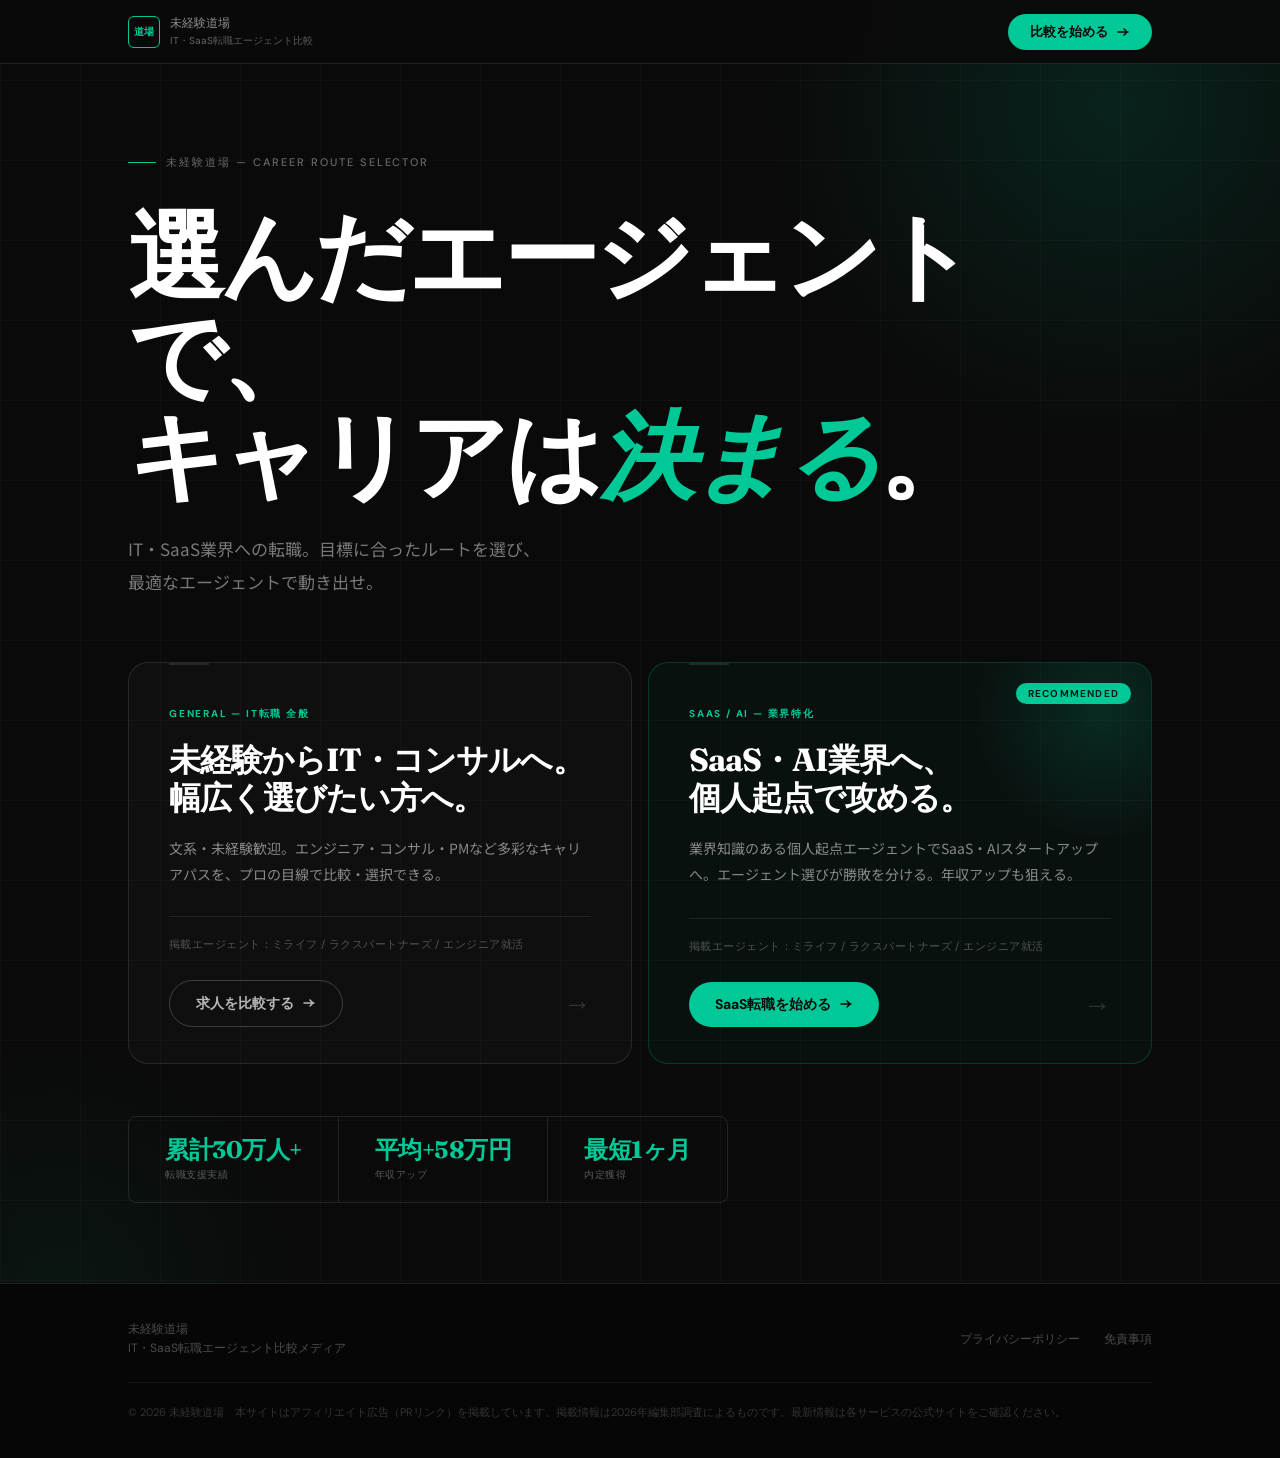
==== commit 6035ce19: "Redesign index.html as gateway page; add affiliate banners & fix CTA - index.html: 扉ページに刷新（20代ビジネス志向" ====
--- a/index.html
+++ b/index.html
@@ -3,108 +3,74 @@
 <head>
   <meta charset="UTF-8">
   <meta name="viewport" content="width=device-width, initial-scale=1.0">
-  <title>未経験道場｜20代・未経験からIT・コンサル転職エージェント比較</title>
-  <meta name="description" content="未経験道場は、20代・未経験からITエンジニア・コンサルへの転職を成功させる転職エージェント比較メディアです。レバテック・リクルートエージェント・doda・マイナビを徹底比較。登録完全無料。">
+  <title>未経験道場｜20代・未経験からIT・SaaS転職エージェント比較</title>
+  <meta name="description" content="20代・未経験からIT・SaaS業界への転職を成功させる転職エージェント比較メディア。あなたの目標に合ったルートを選ぼう。登録完全無料。">
   <link rel="preconnect" href="https://fonts.googleapis.com">
   <link rel="preconnect" href="https://fonts.gstatic.com" crossorigin>
   <link href="https://fonts.googleapis.com/css2?family=Fraunces:ital,opsz,wght@0,9..144,300;0,9..144,700;0,9..144,900;1,9..144,300;1,9..144,700&family=DM+Sans:wght@300;400;500;700&family=Noto+Sans+JP:wght@400;500;700&display=swap" rel="stylesheet">
-  <link rel="stylesheet" href="https://cdn.jsdelivr.net/npm/swiper@10/swiper-bundle.min.css">
-  <script src="https://cdn.jsdelivr.net/npm/swiper@10/swiper-bundle.min.js" defer></script>
-
+  <!-- Google tag (gtag.js) -->
+  <script async src="https://www.googletagmanager.com/gtag/js?id=G-5M4MMZRL4E"></script>
+  <script>
+    window.dataLayer = window.dataLayer || [];
+    function gtag(){dataLayer.push(arguments);}
+    gtag('js', new Date());
+    gtag('config', 'G-5M4MMZRL4E');
+  </script>
   <style>
-    /* =========================================
-       TOKEN
-    ========================================= */
     :root {
-      --black:       #0a0a0a;
-      --off-white:   #f7f6f4;
-      --white:       #ffffff;
-      --green:       #00C896;
-      --green-dark:  #00a87e;
-      --green-dim:   rgba(0,200,150,0.12);
-      --mid:         #888;
-      --border-d:    rgba(255,255,255,0.1);
-      --border-l:    rgba(0,0,0,0.08);
+      --black:      #0a0a0a;
+      --white:      #ffffff;
+      --off-white:  #f7f6f4;
+      --green:      #00C896;
+      --green-dark: #00a87e;
+      --green-dim:  rgba(0,200,150,0.12);
+      --mid:        #888;
+      --border-d:   rgba(255,255,255,0.1);
       --r: 1120px;
     }
-
-    /* =========================================
-       RESET & BASE
-    ========================================= */
     *, *::before, *::after { box-sizing: border-box; margin: 0; padding: 0; }
     html { scroll-behavior: smooth; font-size: 16px; }
     body {
       font-family: 'Noto Sans JP', sans-serif;
-      background: var(--off-white);
-      color: var(--black);
+      background: var(--black);
+      color: var(--white);
       -webkit-font-smoothing: antialiased;
       overflow-x: hidden;
+      min-height: 100vh;
     }
     a { text-decoration: none; color: inherit; }
-    ul { list-style: none; }
     img { display: block; max-width: 100%; }
 
-    /* =========================================
-       TYPOGRAPHY HELPERS
-    ========================================= */
-    .f-editorial {
-      font-family: 'Fraunces', serif;
-      font-optical-sizing: auto;
-    }
-    .f-ui { font-family: 'DM Sans', sans-serif; }
-
-    .label {
-      font-family: 'DM Sans', sans-serif;
-      font-size: 11px;
-      font-weight: 500;
-      letter-spacing: 0.14em;
-      text-transform: uppercase;
-    }
-
-    /* =========================================
-       LAYOUT
-    ========================================= */
-    .wrap { max-width: var(--r); margin: 0 auto; padding: 0 48px; }
-    @media (max-width: 767px) { .wrap { padding: 0 24px; } }
-
-    /* =========================================
-       HEADER
-    ========================================= */
+    /* ── HEADER ── */
     #hd {
       position: fixed; top: 0; left: 0; right: 0; z-index: 200;
       height: 64px;
-      background: rgba(10,10,10,0.92);
-      backdrop-filter: blur(12px);
-      -webkit-backdrop-filter: blur(12px);
+      background: rgba(10,10,10,0.88);
+      backdrop-filter: blur(16px);
+      -webkit-backdrop-filter: blur(16px);
       border-bottom: 1px solid var(--border-d);
     }
     .hd-inner {
       max-width: var(--r); margin: 0 auto; padding: 0 48px;
       height: 100%; display: flex; align-items: center; justify-content: space-between;
     }
-    .hd-logo {
-      display: flex; align-items: center; gap: 10px;
-    }
+    .hd-logo { display: flex; align-items: center; gap: 10px; }
     .hd-logo-mark {
       width: 32px; height: 32px;
       border: 1.5px solid var(--green);
       display: flex; align-items: center; justify-content: center;
-      font-family: 'Fraunces', serif;
-      font-size: 14px; font-weight: 700;
-      color: var(--green);
-      border-radius: 6px;
+      font-family: 'Fraunces', serif; font-size: 10px; font-weight: 900;
+      color: var(--green); border-radius: 6px; line-height: 1.1; letter-spacing: 0;
     }
     .hd-logo-text {
       font-family: 'DM Sans', sans-serif;
       font-size: 12px; font-weight: 500;
-      color: rgba(255,255,255,0.6);
-      line-height: 1.4;
+      color: rgba(255,255,255,0.55); line-height: 1.4;
     }
     .hd-cta {
       display: inline-flex; align-items: center; gap: 8px;
       background: var(--green); color: var(--black);
-      font-family: 'DM Sans', sans-serif;
-      font-size: 13px; font-weight: 700;
+      font-family: 'DM Sans', sans-serif; font-size: 13px; font-weight: 700;
       padding: 9px 22px; border-radius: 100px;
       transition: background 0.2s;
     }
@@ -114,1422 +80,405 @@
       .hd-cta { font-size: 12px; padding: 8px 16px; }
     }
 
-    /* =========================================
-       HERO
-    ========================================= */
-    #hero {
-      background: var(--black);
-      color: var(--white);
+    /* ── GATEWAY SECTION ── */
+    #gw {
       min-height: 100vh;
+      display: flex; align-items: center;
       padding-top: 64px;
-      display: flex; align-items: center;
       position: relative; overflow: hidden;
     }
-    /* Monogram illustration */
-    .hero-monogram {
-      position: absolute;
-      right: -40px; bottom: -20px;
-      width: min(560px, 52vw);
-      height: auto;
-      opacity: 0.07;
-      pointer-events: none;
-      z-index: 0;
-    }
-    @media (max-width: 767px) {
-      .hero-monogram {
-        width: 90vw;
-        right: 50%; bottom: -10px;
-        transform: translateX(50%);
-        opacity: 0.05;
-      }
-    }
-
-    /* Background texture */
-    #hero::before {
+    /* grid texture */
+    #gw::before {
       content: '';
       position: absolute; inset: 0;
       background-image:
-        linear-gradient(rgba(255,255,255,0.025) 1px, transparent 1px),
-        linear-gradient(90deg, rgba(255,255,255,0.025) 1px, transparent 1px);
+        linear-gradient(rgba(255,255,255,0.022) 1px, transparent 1px),
+        linear-gradient(90deg, rgba(255,255,255,0.022) 1px, transparent 1px);
       background-size: 80px 80px;
       pointer-events: none;
     }
-    /* Emerald glow circle */
-    #hero::after {
+    /* glow top-right */
+    #gw::after {
       content: '';
-      position: absolute;
-      top: -20%; right: -10%;
-      width: min(700px, 90vw); height: min(700px, 90vw);
+      position: absolute; top: -20%; right: -15%;
+      width: min(720px, 90vw); height: min(720px, 90vw);
       border-radius: 50%;
-      background: radial-gradient(circle, rgba(0,200,150,0.14) 0%, transparent 70%);
+      background: radial-gradient(circle, rgba(0,200,150,0.13) 0%, transparent 68%);
       pointer-events: none;
     }
-    .hero-inner {
+    /* glow bottom-left */
+    .gw-glow2 {
+      position: absolute; bottom: -20%; left: -15%;
+      width: min(500px, 70vw); height: min(500px, 70vw);
+      border-radius: 50%;
+      background: radial-gradient(circle, rgba(0,200,150,0.06) 0%, transparent 70%);
+      pointer-events: none;
+    }
+    .wrap { max-width: var(--r); margin: 0 auto; padding: 0 48px; }
+    @media (max-width: 767px) { .wrap { padding: 0 24px; } }
+
+    .gw-inner {
       position: relative; z-index: 1;
-      padding: 100px 0 120px;
+      padding: 80px 0 80px;
       width: 100%;
     }
-    .hero-label {
-      display: inline-flex; align-items: center; gap: 8px;
-      color: var(--green);
-      margin-bottom: 32px;
-    }
-    .hero-label-line {
-      width: 24px; height: 1px; background: var(--green);
-    }
-    .hero-h1 {
+
+    /* eyebrow */
+    .gw-eyebrow {
+      display: inline-flex; align-items: center; gap: 10px;
+      margin-bottom: 36px;
+    }
+    .gw-eyebrow-line { width: 28px; height: 1px; background: var(--green); }
+    .gw-eyebrow-text {
+      font-family: 'DM Sans', sans-serif;
+      font-size: 11px; font-weight: 500; letter-spacing: 0.18em;
+      text-transform: uppercase; color: rgba(255,255,255,0.38);
+    }
+
+    /* headline */
+    .gw-h1 {
       font-family: 'Fraunces', serif;
       font-weight: 700;
-      font-size: clamp(44px, 7.5vw, 96px);
-      line-height: 1.05;
-      letter-spacing: -0.03em;
-      margin-bottom: 36px;
-      max-width: 880px;
-    }
-    .hero-h1 em {
-      font-style: italic;
+      font-size: clamp(44px, 7.5vw, 100px);
+      line-height: 1.04;
+      letter-spacing: -0.04em;
+      margin-bottom: 28px;
+      max-width: 900px;
+    }
+    .gw-h1 em { font-style: italic; color: var(--green); }
+
+    /* sub */
+    .gw-sub {
+      font-size: clamp(14px, 1.8vw, 17px);
+      color: rgba(255,255,255,0.45);
+      line-height: 1.9;
+      max-width: 520px;
+      margin-bottom: 64px;
+    }
+
+    /* ── PATH CARDS ── */
+    .path-grid {
+      display: grid;
+      grid-template-columns: 1fr 1fr;
+      gap: 16px;
+      margin-bottom: 52px;
+    }
+    .path-card {
+      position: relative;
+      border: 1px solid rgba(255,255,255,0.1);
+      border-radius: 20px;
+      padding: 44px 40px 36px;
+      display: flex; flex-direction: column; gap: 0;
+      background: rgba(255,255,255,0.025);
+      color: var(--white);
+      overflow: hidden;
+      transition: border-color 0.3s ease, background 0.3s ease, transform 0.25s ease, box-shadow 0.3s ease;
+      cursor: pointer;
+    }
+    .path-card:hover {
+      border-color: rgba(0,200,150,0.35);
+      background: rgba(0,200,150,0.04);
+      transform: translateY(-5px);
+      box-shadow: 0 24px 64px rgba(0,0,0,0.4), 0 0 0 1px rgba(0,200,150,0.12);
+    }
+    /* card decoration line */
+    .path-card::before {
+      content: '';
+      position: absolute; top: 0; left: 40px;
+      width: 40px; height: 2px;
+      background: rgba(255,255,255,0.1);
+      transition: background 0.3s, width 0.3s;
+    }
+    .path-card:hover::before { background: var(--green); width: 60px; }
+
+    /* featured card */
+    .path-featured {
+      border-color: rgba(0,200,150,0.22);
+      background: rgba(0,200,150,0.04);
+    }
+    .path-featured::after {
+      content: '';
+      position: absolute; top: -80px; right: -80px;
+      width: 260px; height: 260px; border-radius: 50%;
+      background: radial-gradient(circle, rgba(0,200,150,0.14), transparent 70%);
+      pointer-events: none;
+    }
+    .path-featured:hover {
+      border-color: rgba(0,200,150,0.5);
+      background: rgba(0,200,150,0.07);
+      box-shadow: 0 24px 64px rgba(0,0,0,0.4), 0 0 0 1px rgba(0,200,150,0.2), 0 0 48px rgba(0,200,150,0.08);
+    }
+
+    /* featured badge */
+    .path-badge {
+      position: absolute; top: 20px; right: 20px;
+      background: var(--green); color: var(--black);
+      font-family: 'DM Sans', sans-serif;
+      font-size: 10px; font-weight: 700; letter-spacing: 0.12em;
+      text-transform: uppercase;
+      padding: 4px 12px; border-radius: 100px;
+    }
+
+    .path-tag {
+      font-family: 'DM Sans', sans-serif;
+      font-size: 10px; font-weight: 700; letter-spacing: 0.18em;
+      text-transform: uppercase;
       color: var(--green);
-    }
-    .hero-sub {
-      font-size: clamp(15px, 2vw, 18px);
-      color: rgba(255,255,255,0.5);
-      line-height: 1.85;
-      max-width: 480px;
-      margin-bottom: 56px;
-    }
-    /* Stats row */
-    .hero-stats {
-      display: flex;
-      gap: 0;
+      margin-bottom: 20px;
+    }
+
+    .path-h {
+      font-family: 'Fraunces', serif;
+      font-size: clamp(22px, 2.8vw, 32px);
+      font-weight: 700; letter-spacing: -0.03em; line-height: 1.2;
+      margin-bottom: 18px;
+    }
+    .path-featured .path-h { color: var(--white); }
+
+    .path-desc {
+      font-size: 14px; color: rgba(255,255,255,0.5);
+      line-height: 1.85; flex: 1;
+      margin-bottom: 28px;
+    }
+
+    .path-divider {
+      border: none; border-top: 1px solid rgba(255,255,255,0.08);
+      margin-bottom: 20px;
+    }
+
+    .path-agents {
+      font-family: 'DM Sans', sans-serif;
+      font-size: 11px; color: rgba(255,255,255,0.28);
+      letter-spacing: 0.04em; margin-bottom: 28px;
+    }
+
+    .path-cta-row { display: flex; align-items: center; justify-content: space-between; }
+    .path-btn {
+      display: inline-flex; align-items: center; gap: 8px;
+      font-family: 'DM Sans', sans-serif;
+      font-size: 14px; font-weight: 700;
+      background: var(--green); color: var(--black);
+      padding: 13px 26px; border-radius: 100px;
+      transition: background 0.2s, transform 0.2s;
+    }
+    .path-btn svg { transition: transform 0.2s; }
+    .path-card:hover .path-btn svg { transform: translateX(4px); }
+    .path-card:hover .path-btn { background: var(--green-dark); color: #fff; }
+    .path-card:not(.path-featured) .path-btn {
+      background: transparent; color: rgba(255,255,255,0.7);
+      border: 1px solid rgba(255,255,255,0.2);
+    }
+    .path-card:not(.path-featured):hover .path-btn {
+      background: var(--green); color: var(--black); border-color: var(--green);
+    }
+    .path-arrow {
+      font-family: 'Fraunces', serif;
+      font-size: 28px; color: rgba(255,255,255,0.15);
+      transition: color 0.3s, transform 0.3s;
+      line-height: 1;
+    }
+    .path-card:hover .path-arrow { color: var(--green); transform: translateX(6px); }
+
+    @media (max-width: 900px) {
+      .path-grid { grid-template-columns: 1fr; }
+      .path-card { padding: 36px 28px 28px; }
+    }
+
+    /* ── TRUST ROW ── */
+    .trust-row {
+      display: flex; gap: 0;
       border: 1px solid var(--border-d);
-      border-radius: 4px;
+      border-radius: 8px;
+      overflow: hidden;
       width: fit-content;
-      margin-bottom: 52px;
-      overflow: hidden;
-    }
-    .hero-stat {
+    }
+    .trust-item {
       padding: 20px 36px;
       border-right: 1px solid var(--border-d);
-      min-width: 160px;
-    }
-    .hero-stat:last-child { border-right: none; }
-    .hero-stat-val {
+    }
+    .trust-item:last-child { border-right: none; }
+    .trust-val {
       font-family: 'Fraunces', serif;
-      font-size: clamp(22px, 3vw, 30px);
-      font-weight: 700;
-      color: var(--green);
-      letter-spacing: -0.02em;
-      line-height: 1.1;
-    }
-    .hero-stat-label {
-      font-family: 'DM Sans', sans-serif;
-      font-size: 11px;
-      color: rgba(255,255,255,0.4);
-      margin-top: 6px;
-      letter-spacing: 0.06em;
-    }
-    /* CTA group */
-    .hero-cta-group {
-      display: flex; align-items: center; gap: 24px; flex-wrap: wrap;
-    }
-    .btn-primary {
-      display: inline-flex; align-items: center; gap: 10px;
-      background: var(--green); color: var(--black);
-      font-family: 'DM Sans', sans-serif;
-      font-size: 15px; font-weight: 700;
-      padding: 16px 36px; border-radius: 100px;
-      transition: background 0.25s, transform 0.2s;
-    }
-    .btn-primary:hover { background: var(--green-dark); color: #fff; transform: translateY(-2px); }
-    .btn-primary svg { transition: transform 0.2s; }
-    .btn-primary:hover svg { transform: translateX(4px); }
-    .hero-cta-note {
-      font-family: 'DM Sans', sans-serif;
-      font-size: 12px;
-      color: rgba(255,255,255,0.35);
+      font-size: clamp(18px, 2.2vw, 24px); font-weight: 700;
+      color: var(--green); letter-spacing: -0.02em; line-height: 1.1;
+    }
+    .trust-label {
+      font-family: 'DM Sans', sans-serif;
+      font-size: 10px; color: rgba(255,255,255,0.32);
+      margin-top: 5px; letter-spacing: 0.06em;
     }
     @media (max-width: 767px) {
-      .hero-inner { padding: 64px 0 80px; }
-      .hero-stats { flex-direction: row; width: 100%; }
-      .hero-stat { flex: 1; min-width: 0; padding: 16px 16px; }
-      .btn-primary { width: 100%; justify-content: center; }
-    }
-
-    /* =========================================
-       SECTION COMMON
-    ========================================= */
-    .section-label-row {
-      display: flex; align-items: center; gap: 12px;
-      margin-bottom: 20px;
-    }
-    .section-label-row .label { color: var(--mid); }
-    .section-label-row .label.on-dark { color: rgba(255,255,255,0.4); }
-    .section-num {
-      font-family: 'Fraunces', serif;
-      font-size: 11px; font-weight: 700;
-      color: var(--green); letter-spacing: 0.1em;
-    }
-    .section-h2 {
-      font-family: 'Fraunces', serif;
-      font-weight: 700;
-      font-size: clamp(32px, 5vw, 56px);
-      line-height: 1.1;
-      letter-spacing: -0.03em;
-    }
-    .section-h2.light { color: var(--white); }
-    .section-h2 em { font-style: italic; color: var(--green); }
-    .section-intro {
-      font-size: 15px;
-      line-height: 1.85;
-      color: var(--mid);
-      max-width: 560px;
-    }
-    .section-intro.light { color: rgba(255,255,255,0.5); }
-
-    /* =========================================
-       PAIN SECTION
-    ========================================= */
-    #pain {
-      background: var(--off-white);
-      padding: 112px 0;
-    }
-    .pain-header { margin-bottom: 64px; }
-    .pain-grid {
-      display: grid;
-      grid-template-columns: repeat(3, 1fr);
-      gap: 1px;
-      background: var(--border-l);
-      border: 1px solid var(--border-l);
-      border-radius: 12px;
-      overflow: hidden;
-      margin-bottom: 64px;
-    }
-    .pain-item {
-      background: var(--off-white);
-      padding: 36px 32px;
-      display: flex; flex-direction: column; gap: 14px;
-      transition: background 0.2s;
-    }
-    .pain-item:hover { background: #fff; }
-    .pain-num {
-      font-family: 'Fraunces', serif;
-      font-size: 13px; font-weight: 700;
-      color: var(--green); letter-spacing: 0.08em;
-    }
-    .pain-text {
-      font-size: 15px; font-weight: 700; line-height: 1.55;
-      letter-spacing: -0.01em;
-    }
-    .pain-cta { text-align: center; }
-    @media (max-width: 1023px) { .pain-grid { grid-template-columns: repeat(2, 1fr); } }
-    @media (max-width: 600px) { .pain-grid { grid-template-columns: 1fr; } }
-
-    /* =========================================
-       WHY SECTION
-    ========================================= */
-    #why {
-      background: var(--black);
-      color: var(--white);
-      padding: 112px 0;
-    }
-    .why-header { margin-bottom: 72px; }
-    .why-list {
-      display: flex; flex-direction: column; gap: 0;
-      border: 1px solid var(--border-d);
-      border-radius: 12px;
-      overflow: hidden;
-      margin-bottom: 64px;
-    }
-    .why-item {
-      display: grid;
-      grid-template-columns: 80px 1fr 1fr;
-      gap: 0;
-      border-bottom: 1px solid var(--border-d);
-      transition: background 0.2s;
-    }
-    .why-item:last-child { border-bottom: none; }
-    .why-item:hover { background: rgba(255,255,255,0.03); }
-    .why-num-cell {
-      padding: 40px 32px;
-      border-right: 1px solid var(--border-d);
-      display: flex; align-items: center; justify-content: center;
-    }
-    .why-num {
-      font-family: 'Fraunces', serif;
-      font-size: 32px; font-weight: 700;
-      color: var(--green); line-height: 1;
-      letter-spacing: -0.02em;
-    }
-    .why-title-cell {
-      padding: 40px 36px;
-      border-right: 1px solid var(--border-d);
-      display: flex; align-items: center;
-    }
-    .why-title {
-      font-family: 'Fraunces', serif;
-      font-size: clamp(18px, 2.5vw, 24px);
-      font-weight: 700;
-      letter-spacing: -0.02em;
-      line-height: 1.3;
-    }
-    .why-desc-cell {
-      padding: 40px 36px;
-      display: flex; align-items: center;
-    }
-    .why-desc { font-size: 14px; color: rgba(255,255,255,0.5); line-height: 1.9; }
-    .why-cta { text-align: center; }
-    @media (max-width: 767px) {
-      .why-item { grid-template-columns: 48px 1fr; }
-      .why-num-cell { padding: 24px 16px; }
-      .why-title-cell { border-right: none; grid-column: 2; padding: 24px 20px 8px; border-bottom: none; }
-      .why-desc-cell { grid-column: 1 / -1; padding: 0 20px 24px; border-right: none; }
-      .why-num { font-size: 22px; }
-    }
-
-    /* =========================================
-       RANKING SECTION
-    ========================================= */
-    #ranking {
-      background: var(--white);
-      padding: 112px 0;
-    }
-    .ranking-header { margin-bottom: 64px; }
-    .ranking-list { display: flex; flex-direction: column; gap: 20px; margin-bottom: 64px; }
-
-    .r-card {
-      border: 1px solid var(--border-l);
-      border-radius: 16px;
-      overflow: hidden;
-      display: flex;
-      transition: box-shadow 0.25s, transform 0.2s;
-      background: #fff;
-    }
-    .r-card:hover {
-      box-shadow: 0 16px 48px rgba(0,0,0,0.09);
-      transform: translateY(-3px);
-    }
-    /* Accent bar */
-    .r-bar { width: 5px; flex-shrink: 0; }
-    .r-bar-1 { background: var(--green); }
-    .r-bar-2 { background: #c0c0c0; }
-    .r-bar-3 { background: #cd7c43; }
-    .r-bar-4 { background: #60a5fa; }
-
-    /* Card body: 4-column grid */
-    .r-body {
-      flex: 1;
-      display: grid;
-      grid-template-columns: 200px 1fr 200px;
-      gap: 0;
-      padding: 0;
-    }
-
-    /* Left: rank + name */
-    .r-meta {
-      padding: 36px 32px;
-      border-right: 1px solid var(--border-l);
-      display: flex; flex-direction: column; justify-content: center;
-      gap: 8px;
-    }
-    .r-badge {
-      display: flex; align-items: center; gap: 6px;
-      font-family: 'DM Sans', sans-serif;
-      font-size: 11px; font-weight: 700;
-      letter-spacing: 0.1em; text-transform: uppercase;
-      color: var(--mid);
-    }
-    .r-medal { font-size: 18px; }
-    .r-name {
-      font-family: 'Fraunces', serif;
-      font-size: clamp(20px, 2.5vw, 26px);
-      font-weight: 700;
-      letter-spacing: -0.03em;
-      line-height: 1.15;
-    }
-    .r-sub {
-      font-family: 'DM Sans', sans-serif;
-      font-size: 12px; color: var(--mid);
-      margin-top: 2px;
-    }
-    .r-stars { color: #f59e0b; font-size: 13px; margin-top: 4px; }
-
-    /* Middle: features */
-    .r-features {
-      padding: 36px 40px;
-      border-right: 1px solid var(--border-l);
-      display: flex; flex-direction: column; justify-content: center;
-      gap: 0;
-    }
-    .r-feature {
-      display: flex; align-items: flex-start; gap: 10px;
-      padding: 9px 0;
-      border-bottom: 1px solid #f5f5f5;
-      font-size: 13.5px; line-height: 1.6;
-    }
-    .r-feature:last-child { border-bottom: none; }
-    .r-feature::before {
-      content: '';
-      width: 5px; height: 5px;
-      background: var(--green);
-      border-radius: 50%;
-      margin-top: 8px;
-      flex-shrink: 0;
-    }
-
-    /* Right: CTA */
-    .r-cta {
-      padding: 36px 28px;
-      display: flex; flex-direction: column;
-      justify-content: center; align-items: center;
-      gap: 10px;
-      text-align: center;
-    }
-    .r-btn {
-      display: block; width: 100%;
-      background: var(--black); color: var(--white);
-      font-family: 'DM Sans', sans-serif;
-      font-size: 13px; font-weight: 700;
-      padding: 14px 16px; border-radius: 10px;
-      transition: background 0.2s;
-      text-align: center;
-    }
-    .r-btn:hover { background: var(--green); color: var(--black); }
-    .r-card:first-child .r-btn { background: var(--green); color: var(--black); }
-    .r-card:first-child .r-btn:hover { background: var(--green-dark); color: #fff; }
-    .r-note {
-      font-family: 'DM Sans', sans-serif;
-      font-size: 11px; color: var(--mid);
-    }
-
-    /* 1位カードを少し強調 */
-    .r-card:first-child {
-      border-color: rgba(0,200,150,0.25);
-      box-shadow: 0 4px 24px rgba(0,200,150,0.08);
-    }
-    .r-card:first-child .r-name { color: var(--black); }
-
-    /* Responsive ranking */
-    @media (max-width: 1023px) {
-      .r-body { grid-template-columns: 1fr 160px; }
-      .r-features { border-right: none; grid-column: 1; }
-      .r-cta { border-top: 1px solid var(--border-l); grid-column: 1 / -1; flex-direction: row; justify-content: space-between; }
-      .r-btn { width: auto; }
-    }
-    @media (max-width: 767px) {
-      .r-body { grid-template-columns: 1fr; }
-      .r-meta { padding: 24px 20px 16px; border-right: none; border-bottom: 1px solid var(--border-l); }
-      .r-features { padding: 20px 20px; border-right: none; border-bottom: 1px solid var(--border-l); }
-      .r-cta { flex-direction: column; padding: 20px; }
-      .r-btn { width: 100%; }
-    }
-
-    .ranking-cta { text-align: center; }
-
-    /* =========================================
-       FLOW SECTION
-    ========================================= */
-    #flow {
-      background: var(--off-white);
-      padding: 112px 0;
-    }
-    .flow-header { margin-bottom: 72px; }
-    .flow-list {
-      display: flex;
-      gap: 0;
-      position: relative;
-      margin-bottom: 64px;
-    }
-    /* Connecting line */
-    .flow-list::before {
-      content: '';
-      position: absolute;
-      top: 32px; left: 32px; right: 32px;
-      height: 1px;
-      background: linear-gradient(90deg, var(--green) 0%, rgba(0,200,150,0.2) 100%);
-      z-index: 0;
-    }
-    .flow-item {
-      flex: 1;
-      display: flex; flex-direction: column; align-items: center;
-      text-align: center;
-      padding: 0 16px;
-      position: relative; z-index: 1;
-    }
-    .flow-num-wrap {
-      width: 64px; height: 64px;
-      border-radius: 50%;
-      background: var(--off-white);
-      border: 1.5px solid var(--green);
-      display: flex; align-items: center; justify-content: center;
-      margin-bottom: 20px;
-      flex-shrink: 0;
-    }
-    .flow-item:first-child .flow-num-wrap {
-      background: var(--green);
-    }
-    .flow-num {
-      font-family: 'Fraunces', serif;
-      font-size: 18px; font-weight: 700;
-      color: var(--green); line-height: 1;
-    }
-    .flow-item:first-child .flow-num { color: var(--black); }
-    .flow-title {
-      font-size: 14px; font-weight: 700;
-      letter-spacing: -0.01em;
-      margin-bottom: 8px;
-    }
-    .flow-desc {
-      font-size: 12.5px; color: var(--mid);
-      line-height: 1.75;
-    }
-    .flow-cta { text-align: center; }
-    @media (max-width: 767px) {
-      .flow-list { flex-direction: column; gap: 0; }
-      .flow-list::before { top: 32px; left: 32px; right: auto; bottom: 32px; width: 1px; height: auto; }
-      .flow-item { flex-direction: row; text-align: left; padding: 16px 0; gap: 20px; align-items: flex-start; }
-      .flow-num-wrap { flex-shrink: 0; margin-bottom: 0; width: 56px; height: 56px; }
-    }
-
-    /* =========================================
-       TESTIMONIALS (Swiper Carousel)
-    ========================================= */
-    #testimonials {
-      background: var(--black);
-      color: var(--white);
-      padding: 112px 0;
-      overflow: hidden;
-    }
-    .testimonials-header { margin-bottom: 64px; }
-    .swiper-testimonials {
-      overflow: visible;
-      padding-bottom: 48px;
-    }
-    .t-card {
-      background: rgba(255,255,255,0.04);
-      border: 1px solid var(--border-d);
-      border-radius: 16px;
-      padding: 40px 36px;
-      display: flex; flex-direction: column; gap: 24px;
-      height: auto;
-      transition: background 0.2s, border-color 0.2s;
-    }
-    .t-card:hover {
-      background: rgba(255,255,255,0.07);
-      border-color: rgba(0,200,150,0.3);
-    }
-    .t-quote {
-      font-family: 'Fraunces', serif;
-      font-size: 56px; font-weight: 700;
-      line-height: 1;
-      color: var(--green);
-      opacity: 0.6;
-    }
-    .t-result {
-      font-family: 'DM Sans', sans-serif;
-      font-size: 11px; font-weight: 700;
-      letter-spacing: 0.1em; text-transform: uppercase;
-      color: var(--green);
-      padding-bottom: 16px;
-      border-bottom: 1px solid var(--border-d);
-    }
-    .t-text {
-      font-size: 14.5px;
-      line-height: 1.9;
-      color: rgba(255,255,255,0.65);
-      flex: 1;
-    }
-    .t-text strong { color: var(--white); font-weight: 700; }
-    .t-author {
-      display: flex; align-items: center; gap: 14px;
-    }
-    .t-avatar {
-      width: 44px; height: 44px;
-      border-radius: 50%;
-      display: flex; align-items: center; justify-content: center;
-      font-size: 20px;
-      flex-shrink: 0;
-    }
-    .t-name {
-      font-family: 'DM Sans', sans-serif;
-      font-size: 14px; font-weight: 700;
-      color: var(--white);
-    }
-    .t-role { font-size: 12px; color: rgba(255,255,255,0.4); margin-top: 2px; }
-    .t-stars { color: #f59e0b; font-size: 13px; margin-top: 3px; }
-    /* Swiper overrides */
-    .swiper-testimonials .swiper-pagination-bullet { background: rgba(255,255,255,0.3) !important; }
-    .swiper-testimonials .swiper-pagination-bullet-active { background: var(--green) !important; }
-    .t-nav { display: flex; align-items: center; gap: 12px; margin-top: 40px; }
-    .t-nav-btn {
-      width: 48px; height: 48px; border-radius: 50%;
-      border: 1px solid var(--border-d);
-      background: transparent; color: var(--white);
-      display: flex; align-items: center; justify-content: center;
-      cursor: pointer; transition: border-color 0.2s, background 0.2s;
-      flex-shrink: 0;
-    }
-    .t-nav-btn:hover { border-color: var(--green); background: var(--green-dim); }
-    .t-pagination { flex: 1; display: flex; align-items: center; justify-content: center; gap: 6px; }
-    .t-dot {
-      width: 6px; height: 6px; border-radius: 50%;
-      background: rgba(255,255,255,0.25);
-      transition: background 0.2s, width 0.2s;
-      cursor: pointer;
-    }
-    .t-dot.active { background: var(--green); width: 20px; border-radius: 3px; }
-
-    /* =========================================
-       FAQ
-    ========================================= */
-    #faq { background: var(--white); padding: 112px 0; }
-    .faq-header { margin-bottom: 64px; }
-    .faq-list { max-width: 720px; }
-    .faq-item {
-      border-bottom: 1px solid var(--border-l);
-      overflow: hidden;
-      max-height: 72px;
-      transition: max-height 0.4s cubic-bezier(0.4,0,0.2,1);
-      cursor: pointer;
-    }
-    .faq-item.open { max-height: 400px; }
-    .faq-q {
-      display: flex; align-items: center; gap: 18px;
-      padding: 24px 0;
-    }
-    .faq-q-letter {
-      font-family: 'Fraunces', serif;
-      font-size: 18px; font-weight: 700;
-      color: var(--green); flex-shrink: 0;
-      width: 24px;
-    }
-    .faq-q-text {
-      flex: 1;
-      font-size: 15px; font-weight: 700;
-      letter-spacing: -0.01em; line-height: 1.5;
-    }
-    .faq-icon {
-      width: 24px; height: 24px;
-      border: 1px solid var(--border-l);
-      border-radius: 50%;
-      display: flex; align-items: center; justify-content: center;
-      flex-shrink: 0;
-      transition: transform 0.3s, border-color 0.3s;
-    }
-    .faq-item.open .faq-icon { transform: rotate(45deg); border-color: var(--green); }
-    .faq-a {
-      display: flex; gap: 18px;
-      padding: 0 0 28px;
-    }
-    .faq-a-letter {
-      font-family: 'Fraunces', serif;
-      font-size: 18px; font-weight: 700;
-      color: var(--mid); flex-shrink: 0; width: 24px;
-    }
-    .faq-a-text { font-size: 14px; color: var(--mid); line-height: 1.9; }
-    .faq-cta { margin-top: 56px; }
-
-    /* =========================================
-       FINAL CTA
-    ========================================= */
-    #cta-final {
-      background: var(--black);
-      padding: 120px 0;
-      position: relative; overflow: hidden;
-    }
-    #cta-final::before {
-      content: '';
-      position: absolute; top: -30%; left: -10%;
-      width: 600px; height: 600px;
-      border-radius: 50%;
-      background: radial-gradient(circle, rgba(0,200,150,0.1) 0%, transparent 70%);
-      pointer-events: none;
-    }
-    .cta-final-inner {
-      position: relative; z-index: 1;
-      display: flex; justify-content: space-between; align-items: flex-end; gap: 48px;
-    }
-    .cta-final-left {}
-    .cta-final-h {
-      font-family: 'Fraunces', serif;
-      font-size: clamp(40px, 7vw, 88px);
-      font-weight: 700;
-      line-height: 1;
-      letter-spacing: -0.04em;
-      color: var(--white);
-      margin-bottom: 8px;
-    }
-    .cta-final-h em { font-style: italic; color: var(--green); }
-    .cta-final-right {
-      flex-shrink: 0;
-      display: flex; flex-direction: column; gap: 16px;
-      max-width: 300px;
-    }
-    .cta-final-desc {
-      font-size: 14px;
-      color: rgba(255,255,255,0.4);
-      line-height: 1.8;
-    }
-    @media (max-width: 767px) {
-      .cta-final-inner { flex-direction: column; align-items: flex-start; }
-      .cta-final-right { max-width: 100%; width: 100%; }
-      .btn-primary.full { width: 100%; justify-content: center; }
-    }
-
-    /* =========================================
-       FOOTER
-    ========================================= */
+      .trust-row { width: 100%; }
+      .trust-item { flex: 1; padding: 16px 14px; }
+    }
+
+    /* ── FOOTER ── */
     footer {
       background: #060606;
-      padding: 48px 0;
+      padding: 36px 0;
       border-top: 1px solid var(--border-d);
     }
     .footer-inner {
       display: flex; justify-content: space-between; align-items: center;
-      flex-wrap: wrap; gap: 20px;
+      flex-wrap: wrap; gap: 16px;
     }
     .footer-logo {
       font-family: 'DM Sans', sans-serif;
-      font-size: 12px; color: rgba(255,255,255,0.3);
-      line-height: 1.6;
-    }
-    .footer-links { display: flex; gap: 24px; flex-wrap: wrap; }
+      font-size: 12px; color: rgba(255,255,255,0.28); line-height: 1.6;
+    }
+    .footer-links { display: flex; gap: 24px; }
     .footer-link {
       font-family: 'DM Sans', sans-serif;
-      font-size: 12px; color: rgba(255,255,255,0.3);
+      font-size: 12px; color: rgba(255,255,255,0.28);
       transition: color 0.2s;
     }
     .footer-link:hover { color: var(--white); }
     .footer-copy {
       width: 100%;
       font-family: 'DM Sans', sans-serif;
-      font-size: 11px; color: rgba(255,255,255,0.2);
-      padding-top: 24px;
+      font-size: 11px; color: rgba(255,255,255,0.18);
+      padding-top: 20px;
       border-top: 1px solid rgba(255,255,255,0.05);
-      margin-top: 12px;
-    }
-    .footer-pr {
-      font-size: 11px; color: rgba(255,255,255,0.15);
-      margin-top: 6px; line-height: 1.6;
-    }
-
-    /* =========================================
-       FADE-IN
-    ========================================= */
+      margin-top: 8px; line-height: 1.7;
+    }
+
+    /* ── FADE-IN ── */
     .reveal {
-      opacity: 0; transform: translateY(24px);
-      transition: opacity 0.65s ease, transform 0.65s ease;
+      opacity: 0; transform: translateY(20px);
+      transition: opacity 0.6s ease, transform 0.6s ease;
     }
     .reveal.in { opacity: 1; transform: translateY(0); }
     .reveal.d1 { transition-delay: 0.1s; }
     .reveal.d2 { transition-delay: 0.2s; }
     .reveal.d3 { transition-delay: 0.3s; }
     .reveal.d4 { transition-delay: 0.4s; }
-    .reveal.d5 { transition-delay: 0.5s; }
   </style>
 </head>
 <body>
 
-  <!-- ============================
-    HEADER
-  ============================ -->
+  <!-- HEADER -->
   <header id="hd">
     <div class="hd-inner">
       <div class="hd-logo">
-        <div class="hd-logo-mark" style="font-size:10px;letter-spacing:0;font-weight:900;line-height:1.1">道場</div>
-        <div class="hd-logo-text">未経験道場<br><span style="opacity:0.6;font-size:10px">IT・コンサル転職エージェント比較</span></div>
+        <div class="hd-logo-mark">道場</div>
+        <div class="hd-logo-text">未経験道場<br><span style="opacity:0.6;font-size:10px">IT・SaaS転職エージェント比較</span></div>
       </div>
-      <a href="#ranking" class="hd-cta">
-        無料で比較する
+      <a href="/general/" class="hd-cta">
+        比較を始める
         <svg width="14" height="14" viewBox="0 0 14 14" fill="none"><path d="M2 7h10M8 4l3 3-3 3" stroke="currentColor" stroke-width="1.5" stroke-linecap="round" stroke-linejoin="round"/></svg>
       </a>
     </div>
   </header>
 
-
-  <!-- ============================
-    HERO
-  ============================ -->
-  <section id="hero">
-    <!-- Monogram: businessman with laptop shaking hands -->
-    <svg class="hero-monogram" viewBox="0 0 520 320" fill="none" xmlns="http://www.w3.org/2000/svg" aria-hidden="true">
-      <!-- Left figure (male, holding laptop) -->
-      <!-- Head -->
-      <circle cx="110" cy="52" r="28" stroke="white" stroke-width="1.5"/>
-      <!-- Body/torso (suit jacket outline) -->
-      <path d="M75 105 Q88 88 110 84 Q132 88 145 105 L158 180 H62 L75 105Z" stroke="white" stroke-width="1.5" stroke-linejoin="round"/>
-      <!-- Tie -->
-      <path d="M105 92 L108 130 L110 140 L112 130 L115 92Z" stroke="white" stroke-width="1" stroke-linejoin="round"/>
-      <!-- Left arm holding laptop (extended toward center) -->
-      <path d="M75 118 L40 155 L115 170" stroke="white" stroke-width="1.5" stroke-linecap="round" stroke-linejoin="round"/>
-      <!-- Laptop body -->
-      <rect x="100" y="155" width="80" height="52" rx="3" stroke="white" stroke-width="1.5"/>
-      <!-- Laptop screen content lines -->
-      <line x1="110" y1="167" x2="168" y2="167" stroke="white" stroke-width="1" stroke-linecap="round"/>
-      <line x1="110" y1="177" x2="155" y2="177" stroke="white" stroke-width="1" stroke-linecap="round"/>
-      <line x1="110" y1="187" x2="162" y2="187" stroke="white" stroke-width="1" stroke-linecap="round"/>
-      <!-- Laptop base -->
-      <path d="M90 207 Q140 215 190 207" stroke="white" stroke-width="1.5" stroke-linecap="round"/>
-      <!-- Legs left -->
-      <path d="M85 180 L78 260 M100 180 L95 260" stroke="white" stroke-width="1.5" stroke-linecap="round"/>
-      <!-- Shoes left -->
-      <path d="M72 260 Q78 265 88 262" stroke="white" stroke-width="1.5" stroke-linecap="round"/>
-      <path d="M89 260 Q95 265 105 262" stroke="white" stroke-width="1.5" stroke-linecap="round"/>
-
-      <!-- Handshake in center -->
-      <!-- Left hand reaching right -->
-      <path d="M186 162 Q210 155 228 165" stroke="white" stroke-width="2" stroke-linecap="round"/>
-      <!-- Right hand reaching left -->
-      <path d="M294 162 Q310 155 334 162" stroke="white" stroke-width="2" stroke-linecap="round"/>
-      <!-- Clasped hands -->
-      <ellipse cx="260" cy="168" rx="34" ry="16" stroke="white" stroke-width="1.5"/>
-      <path d="M230 162 Q260 158 290 162 Q260 178 230 174Z" stroke="white" stroke-width="1" fill="none"/>
-      <!-- Finger lines suggestion -->
-      <line x1="244" y1="157" x2="242" y2="178" stroke="white" stroke-width="1" stroke-linecap="round"/>
-      <line x1="257" y1="155" x2="255" y2="180" stroke="white" stroke-width="1" stroke-linecap="round"/>
-      <line x1="270" y1="157" x2="268" y2="178" stroke="white" stroke-width="1" stroke-linecap="round"/>
-
-      <!-- Right figure (female, professional) -->
-      <!-- Head -->
-      <circle cx="410" cy="52" r="28" stroke="white" stroke-width="1.5"/>
-      <!-- Hair suggestion (longer) -->
-      <path d="M383 52 Q380 80 390 95" stroke="white" stroke-width="1.5" stroke-linecap="round"/>
-      <path d="M437 52 Q440 80 430 95" stroke="white" stroke-width="1.5" stroke-linecap="round"/>
-      <!-- Body (blazer, more structured) -->
-      <path d="M375 105 Q388 88 410 84 Q432 88 445 105 L458 180 H362 L375 105Z" stroke="white" stroke-width="1.5" stroke-linejoin="round"/>
-      <!-- Lapels -->
-      <path d="M395 92 L385 115" stroke="white" stroke-width="1" stroke-linecap="round"/>
-      <path d="M425 92 L435 115" stroke="white" stroke-width="1" stroke-linecap="round"/>
-      <!-- Right arm extending toward center (handshake) -->
-      <path d="M375 118 L294 162" stroke="white" stroke-width="1.5" stroke-linecap="round"/>
-      <!-- Left arm down -->
-      <path d="M445 118 L460 165" stroke="white" stroke-width="1.5" stroke-linecap="round"/>
-      <!-- Skirt/trousers (slightly A-line for female) -->
-      <path d="M362 180 L348 265 M380 180 L372 265" stroke="white" stroke-width="1.5" stroke-linecap="round"/>
-      <path d="M440 180 L448 265 M458 180 L462 265" stroke="white" stroke-width="1.5" stroke-linecap="round"/>
-      <!-- Shoes right -->
-      <path d="M340 265 Q348 270 360 267" stroke="white" stroke-width="1.5" stroke-linecap="round"/>
-      <path d="M364 265 Q372 270 384 267" stroke="white" stroke-width="1.5" stroke-linecap="round"/>
-      <path d="M440 265 Q448 270 460 267" stroke="white" stroke-width="1.5" stroke-linecap="round"/>
-      <path d="M454 265 Q462 270 474 267" stroke="white" stroke-width="1.5" stroke-linecap="round"/>
-
-      <!-- Rising graph / success arrow in background -->
-      <polyline points="208,290 240,260 275,275 320,230 360,240 400,200" stroke="white" stroke-width="1" stroke-linecap="round" stroke-linejoin="round" stroke-dasharray="4 4"/>
-      <path d="M392 195 L406 198 L400 212" stroke="white" stroke-width="1" stroke-linecap="round" stroke-linejoin="round"/>
-
-      <!-- IT/digital dots around laptop screen -->
-      <circle cx="122" cy="195" r="2" fill="white"/>
-      <circle cx="132" cy="195" r="2" fill="white"/>
-      <circle cx="142" cy="195" r="2" fill="white"/>
-    </svg>
+  <!-- GATEWAY -->
+  <section id="gw">
+    <div class="gw-glow2"></div>
     <div class="wrap">
-      <div class="hero-inner">
-        <div class="hero-label">
-          <span class="hero-label-line"></span>
-          <span class="label" style="color:rgba(255,255,255,0.4)">未経験道場 — 転職エージェント比較メディア</span>
+      <div class="gw-inner">
+
+        <div class="gw-eyebrow reveal">
+          <span class="gw-eyebrow-line"></span>
+          <span class="gw-eyebrow-text">未経験道場 — Career Route Selector</span>
         </div>
-        <h1 class="hero-h1">
-          未経験から<br>
-          <em>IT・コンサル</em>へ。<br>
-          エージェント選びで<br>変わる。
+
+        <h1 class="gw-h1 reveal d1">
+          選んだエージェントで、<br>
+          キャリアは<em>決まる</em>。
         </h1>
-        <p class="hero-sub">
-          20代・第二新卒・文系でも大丈夫。<br>
-          プロに任せれば、あなたに合ったキャリアが見えてくる。
+
+        <p class="gw-sub reveal d2">
+          IT・SaaS業界への転職。目標に合ったルートを選び、<br>
+          最適なエージェントで動き出せ。
         </p>
-        <div class="hero-stats">
-          <div class="hero-stat">
-            <div class="hero-stat-val">累計30万人+</div>
-            <div class="hero-stat-label">転職支援実績</div>
+
+        <!-- PATH CARDS -->
+        <div class="path-grid reveal d3">
+
+          <!-- General -->
+          <a href="/general/" class="path-card" onclick="gtag('event','click',{event_category:'gateway',event_label:'general'})">
+            <div class="path-tag">General — IT転職 全般</div>
+            <h2 class="path-h">未経験からIT・コンサルへ。<br>幅広く選びたい方へ。</h2>
+            <p class="path-desc">
+              文系・未経験歓迎。エンジニア・コンサル・PMなど多彩なキャリアパスを、プロの目線で比較・選択できる。
+            </p>
+            <hr class="path-divider">
+            <div class="path-agents">掲載エージェント：ミライフ / ラクスパートナーズ / エンジニア就活</div>
+            <div class="path-cta-row">
+              <span class="path-btn">
+                求人を比較する
+                <svg width="14" height="14" viewBox="0 0 14 14" fill="none"><path d="M2 7h10M8 4l3 3-3 3" stroke="currentColor" stroke-width="1.5" stroke-linecap="round" stroke-linejoin="round"/></svg>
+              </span>
+              <span class="path-arrow">→</span>
+            </div>
+          </a>
+
+          <!-- SaaS/AI featured -->
+          <a href="/saas/" class="path-card path-featured" onclick="gtag('event','click',{event_category:'gateway',event_label:'saas'})">
+            <div class="path-badge">RECOMMENDED</div>
+            <div class="path-tag">SaaS / AI — 業界特化</div>
+            <h2 class="path-h">SaaS・AI業界へ、<br>個人起点で攻める。</h2>
+            <p class="path-desc">
+              業界知識のある個人起点エージェントでSaaS・AIスタートアップへ。エージェント選びが勝敗を分ける。年収アップも狙える。
+            </p>
+            <hr class="path-divider">
+            <div class="path-agents">掲載エージェント：ミライフ / ラクスパートナーズ / エンジニア就活</div>
+            <div class="path-cta-row">
+              <span class="path-btn">
+                SaaS転職を始める
+                <svg width="14" height="14" viewBox="0 0 14 14" fill="none"><path d="M2 7h10M8 4l3 3-3 3" stroke="currentColor" stroke-width="1.5" stroke-linecap="round" stroke-linejoin="round"/></svg>
+              </span>
+              <span class="path-arrow">→</span>
+            </div>
+          </a>
+
+        </div>
+
+        <!-- TRUST STATS -->
+        <div class="trust-row reveal d4">
+          <div class="trust-item">
+            <div class="trust-val">累計30万人+</div>
+            <div class="trust-label">転職支援実績</div>
           </div>
-          <div class="hero-stat">
-            <div class="hero-stat-val">平均+58万円</div>
-            <div class="hero-stat-label">年収アップ</div>
+          <div class="trust-item">
+            <div class="trust-val">平均+58万円</div>
+            <div class="trust-label">年収アップ</div>
           </div>
-          <div class="hero-stat">
-            <div class="hero-stat-val">最短1ヶ月</div>
-            <div class="hero-stat-label">内定獲得</div>
+          <div class="trust-item">
+            <div class="trust-val">最短1ヶ月</div>
+            <div class="trust-label">内定獲得</div>
           </div>
         </div>
-        <div class="hero-cta-group">
-          <a href="#ranking" class="btn-primary">
-            おすすめエージェントを見る
-            <svg width="16" height="16" viewBox="0 0 16 16" fill="none"><path d="M3 8h10M9 4l4 4-4 4" stroke="currentColor" stroke-width="1.5" stroke-linecap="round" stroke-linejoin="round"/></svg>
-          </a>
-          <span class="hero-cta-note">登録2分・完全無料・強引な勧誘なし</span>
-        </div>
+
       </div>
     </div>
   </section>
 
-
-  <!-- ============================
-    PAIN POINTS
-  ============================ -->
-  <section id="pain">
-    <div class="wrap">
-      <div class="pain-header reveal">
-        <div class="section-label-row">
-          <span class="section-num">01</span>
-          <span class="label">こんな悩み、ありませんか</span>
-        </div>
-        <h2 class="section-h2">転職活動を<br>一人で進めると<em>失敗する</em>。</h2>
-      </div>
-      <div class="pain-grid reveal d1">
-        <div class="pain-item">
-          <span class="pain-num">悩み 01</span>
-          <p class="pain-text">「ITに興味あるけど、未経験でも転職できるの？」</p>
-        </div>
-        <div class="pain-item">
-          <span class="pain-num">悩み 02</span>
-          <p class="pain-text">「コンサルって難しそう…文系でも大丈夫？」</p>
-        </div>
-        <div class="pain-item">
-          <span class="pain-num">悩み 03</span>
-          <p class="pain-text">「転職サイトに登録したが放置されて終わった」</p>
-        </div>
-        <div class="pain-item">
-          <span class="pain-num">悩み 04</span>
-          <p class="pain-text">「何から始めればいいのかわからない」</p>
-        </div>
-        <div class="pain-item">
-          <span class="pain-num">悩み 05</span>
-          <p class="pain-text">「ブラック企業を見分ける方法がわからない」</p>
-        </div>
-        <div class="pain-item">
-          <span class="pain-num">悩み 06</span>
-          <p class="pain-text">「年収を上げてスキルも身につけたい」</p>
-        </div>
-      </div>
-      <div class="pain-cta reveal d2">
-        <a href="#ranking" class="btn-primary">
-          エージェントで解決する
-          <svg width="16" height="16" viewBox="0 0 16 16" fill="none"><path d="M3 8h10M9 4l4 4-4 4" stroke="currentColor" stroke-width="1.5" stroke-linecap="round" stroke-linejoin="round"/></svg>
-        </a>
-      </div>
-    </div>
-  </section>
-
-
-  <!-- ============================
-    WHY AGENT
-  ============================ -->
-  <section id="why">
-    <div class="wrap">
-      <div class="why-header reveal">
-        <div class="section-label-row">
-          <span class="section-num">02</span>
-          <span class="label on-dark">エージェントが必要な理由</span>
-        </div>
-        <h2 class="section-h2 light">プロを使えば、<em>勝率</em>が変わる。</h2>
-      </div>
-      <div class="why-list reveal d1">
-        <div class="why-item">
-          <div class="why-num-cell"><span class="why-num">01</span></div>
-          <div class="why-title-cell">
-            <h3 class="why-title">非公開求人に<br>アクセスできる</h3>
-          </div>
-          <div class="why-desc-cell">
-            <p class="why-desc">転職サイトに掲載されない優良求人の約80%はエージェント経由のみ。競争が少なく採用率も高い。未公開の特別ポジションにもアクセスできます。</p>
-          </div>
-        </div>
-        <div class="why-item">
-          <div class="why-num-cell"><span class="why-num">02</span></div>
-          <div class="why-title-cell">
-            <h3 class="why-title">選考対策を<br>プロが個別サポート</h3>
-          </div>
-          <div class="why-desc-cell">
-            <p class="why-desc">履歴書・職務経歴書の添削、面接練習、未経験ならではのアピール方法をプロが徹底サポート。内定率を大幅に引き上げます。</p>
-          </div>
-        </div>
-        <div class="why-item">
-          <div class="why-num-cell"><span class="why-num">03</span></div>
-          <div class="why-title-cell">
-            <h3 class="why-title">企業のリアルな<br>内部情報がわかる</h3>
-          </div>
-          <div class="why-desc-cell">
-            <p class="why-desc">残業時間・社風・評価制度など、求人票に書いていないリアルな情報を事前入手。ミスマッチを防いで長く活躍できる職場を選べます。</p>
-          </div>
-        </div>
-      </div>
-      <div class="why-cta reveal d2">
-        <a href="#ranking" class="btn-primary">
-          おすすめエージェントを見る
-          <svg width="16" height="16" viewBox="0 0 16 16" fill="none"><path d="M3 8h10M9 4l4 4-4 4" stroke="currentColor" stroke-width="1.5" stroke-linecap="round" stroke-linejoin="round"/></svg>
-        </a>
-      </div>
-    </div>
-  </section>
-
-
-  <!-- ============================
-    RANKING
-  ============================ -->
-  <section id="ranking">
-    <div class="wrap">
-      <div class="ranking-header reveal">
-        <div class="section-label-row">
-          <span class="section-num">03</span>
-          <span class="label">PR・編集部おすすめ</span>
-        </div>
-        <h2 class="section-h2">20代・未経験 IT/コンサル転職<br><em>おすすめエージェント</em>ランキング</h2>
-        <p class="section-intro" style="margin-top:16px">登録・利用は完全無料 ／ 2026年編集部調査（最新版）</p>
-      </div>
-
-      <div class="ranking-list">
-
-        <!-- 1位 -->
-        <div class="r-card reveal">
-          <div class="r-bar r-bar-1"></div>
-          <div class="r-body">
-            <div class="r-meta">
-              <div class="r-badge"><span class="r-medal">🥇</span> 第1位</div>
-              <div class="r-name">レバテック<br>キャリア</div>
-              <div class="r-sub">IT・Web業界特化型</div>
-              <div class="r-stars">★★★★★</div>
-            </div>
-            <div class="r-features">
-              <div class="r-feature">IT・Web業界の求人に特化。エンジニア・PM・デザイナー職に強い</div>
-              <div class="r-feature">未経験からの転職実績も豊富。専任のIT専門コンサルタントが対応</div>
-              <div class="r-feature">平均年収アップ率が高く、年収交渉も代行</div>
-              <div class="r-feature">技術スタックや開発環境まで詳しく教えてもらえる</div>
-            </div>
-            <div class="r-cta">
-              <a href="#affiliate-levatech" class="r-btn">無料登録する →</a>
-              <span class="r-note">登録2分・完全無料</span>
-            </div>
-          </div>
-        </div>
-
-        <!-- 2位 -->
-        <div class="r-card reveal d1">
-          <div class="r-bar r-bar-2"></div>
-          <div class="r-body">
-            <div class="r-meta">
-              <div class="r-badge"><span class="r-medal">🥈</span> 第2位</div>
-              <div class="r-name">リクルート<br>エージェント</div>
-              <div class="r-sub">業界最大手・求人数No.1</div>
-              <div class="r-stars">★★★★☆</div>
-            </div>
-            <div class="r-features">
-              <div class="r-feature">業界最大級の求人数。IT・コンサル求人も豊富に保有</div>
-              <div class="r-feature">転職成功実績No.1。選考対策のノウハウが圧倒的</div>
-              <div class="r-feature">全国対応・オンライン面談可。地方在住でも利用可能</div>
-              <div class="r-feature">コンサル・SIer・メガベンチャーなど幅広い求人を保有</div>
-            </div>
-            <div class="r-cta">
-              <a href="#affiliate-recruit" class="r-btn">無料登録する →</a>
-              <span class="r-note">登録2分・完全無料</span>
-            </div>
-          </div>
-        </div>
-
-        <!-- 3位 -->
-        <div class="r-card reveal d2">
-          <div class="r-bar r-bar-3"></div>
-          <div class="r-body">
-            <div class="r-meta">
-              <div class="r-badge"><span class="r-medal">🥉</span> 第3位</div>
-              <div class="r-name">doda</div>
-              <div class="r-sub">サイト&エージェント一体型</div>
-              <div class="r-stars">★★★★☆</div>
-            </div>
-            <div class="r-features">
-              <div class="r-feature">エージェントとサイト両方使えてコスパ抜群</div>
-              <div class="r-feature">20代・第二新卒専用のサポートプログラムあり</div>
-              <div class="r-feature">スカウト機能で企業からオファーが届く</div>
-              <div class="r-feature">転職フェア・キャリアセミナーなどイベントが充実</div>
-            </div>
-            <div class="r-cta">
-              <a href="#affiliate-doda" class="r-btn">無料登録する →</a>
-              <span class="r-note">登録2分・完全無料</span>
-            </div>
-          </div>
-        </div>
-
-        <!-- 4位 -->
-        <div class="r-card reveal d3">
-          <div class="r-bar r-bar-4"></div>
-          <div class="r-body">
-            <div class="r-meta">
-              <div class="r-badge">第4位</div>
-              <div class="r-name">マイナビ<br>エージェント</div>
-              <div class="r-sub">20代・第二新卒特化</div>
-              <div class="r-stars">★★★★☆</div>
-            </div>
-            <div class="r-features">
-              <div class="r-feature">20代・第二新卒の転職支援に特化した専門チームあり</div>
-              <div class="r-feature">はじめての転職でも安心の丁寧なサポート体制</div>
-              <div class="r-feature">IT・コンサル求人も対応。面接対策が特に充実</div>
-              <div class="r-feature">書類選考通過率が高く、非公開求人も多数保有</div>
-            </div>
-            <div class="r-cta">
-              <a href="#affiliate-mynavi" class="r-btn">無料登録する →</a>
-              <span class="r-note">登録2分・完全無料</span>
-            </div>
-          </div>
-        </div>
-
-      </div>
-      <div class="ranking-cta reveal">
-        <a href="#ranking" class="btn-primary">
-          今すぐ無料で相談する
-          <svg width="16" height="16" viewBox="0 0 16 16" fill="none"><path d="M3 8h10M9 4l4 4-4 4" stroke="currentColor" stroke-width="1.5" stroke-linecap="round" stroke-linejoin="round"/></svg>
-        </a>
-      </div>
-    </div>
-  </section>
-
-
-  <!-- ============================
-    FLOW
-  ============================ -->
-  <section id="flow">
-    <div class="wrap">
-      <div class="flow-header reveal">
-        <div class="section-label-row">
-          <span class="section-num">04</span>
-          <span class="label">ご利用の流れ</span>
-        </div>
-        <h2 class="section-h2">登録から内定まで、<br><em>5ステップ</em>。</h2>
-      </div>
-      <div class="flow-list reveal d1">
-        <div class="flow-item">
-          <div class="flow-num-wrap"><span class="flow-num">01</span></div>
-          <h3 class="flow-title">無料登録</h3>
-          <p class="flow-desc">2分で完了。希望条件・現在の状況を入力するだけ。</p>
-        </div>
-        <div class="flow-item">
-          <div class="flow-num-wrap"><span class="flow-num">02</span></div>
-          <h3 class="flow-title">キャリア面談</h3>
-          <p class="flow-desc">専任コンサルが強み・希望・市場価値をヒアリング。</p>
-        </div>
-        <div class="flow-item">
-          <div class="flow-num-wrap"><span class="flow-num">03</span></div>
-          <h3 class="flow-title">求人紹介</h3>
-          <p class="flow-desc">非公開求人を含む最適な求人を複数ご提案。</p>
-        </div>
-        <div class="flow-item">
-          <div class="flow-num-wrap"><span class="flow-num">04</span></div>
-          <h3 class="flow-title">選考サポート</h3>
-          <p class="flow-desc">面接対策・日程調整・企業交渉をすべて代行。</p>
-        </div>
-        <div class="flow-item">
-          <div class="flow-num-wrap"><span class="flow-num">05</span></div>
-          <h3 class="flow-title">内定・入社</h3>
-          <p class="flow-desc">年収交渉・条件調整も入社日までフルサポート。</p>
-        </div>
-      </div>
-      <div class="flow-cta reveal d2" style="text-align:center">
-        <a href="#ranking" class="btn-primary">
-          ご依頼・ご相談はこちら
-          <svg width="16" height="16" viewBox="0 0 16 16" fill="none"><path d="M3 8h10M9 4l4 4-4 4" stroke="currentColor" stroke-width="1.5" stroke-linecap="round" stroke-linejoin="round"/></svg>
-        </a>
-      </div>
-    </div>
-  </section>
-
-
-  <!-- ============================
-    TESTIMONIALS
-  ============================ -->
-  <section id="testimonials">
-    <div class="wrap">
-      <div class="testimonials-header reveal">
-        <div class="section-label-row">
-          <span class="section-num">05</span>
-          <span class="label on-dark">体験者の声</span>
-        </div>
-        <h2 class="section-h2 light">エージェントを使って<br><em>転職に成功</em>した声</h2>
-      </div>
-      <div class="swiper swiper-testimonials reveal d1">
-        <div class="swiper-wrapper">
-
-          <div class="swiper-slide">
-            <div class="t-card">
-              <div class="t-quote">"</div>
-              <div class="t-result">→ Web系ITエンジニアに転職・年収+60万円</div>
-              <p class="t-text">文系・完全未経験でも、レバテックのコンサルタントが親身に対応してくれました。履歴書の書き方から面接対策まで全部サポートしてもらえて、<strong>3社目で無事内定。年収も60万円上がりました。</strong></p>
-              <div class="t-author">
-                <div class="t-avatar" style="background:rgba(0,200,150,0.15)">
-                  <!-- Male pictogram -->
-                  <svg width="24" height="36" viewBox="0 0 24 36" fill="none" xmlns="http://www.w3.org/2000/svg">
-                    <circle cx="12" cy="6" r="5.5" stroke="#00C896" stroke-width="1.5"/>
-                    <path d="M2 35c0-5.523 4.477-10 10-10s10 4.477 10 10" stroke="#00C896" stroke-width="1.5" stroke-linecap="round"/>
-                    <path d="M8 16l-4 6h16l-4-6" stroke="#00C896" stroke-width="1.5" stroke-linecap="round" stroke-linejoin="round"/>
-                    <path d="M4 22l2 4M20 22l-2 4" stroke="#00C896" stroke-width="1.5" stroke-linecap="round"/>
-                  </svg>
-                </div>
-                <div>
-                  <div class="t-name">Aさん（24歳・元営業職）</div>
-                  <div class="t-role">レバテックキャリアを利用</div>
-                  <div class="t-stars">★★★★★</div>
-                </div>
-              </div>
-            </div>
-          </div>
-
-          <div class="swiper-slide">
-            <div class="t-card">
-              <div class="t-quote">"</div>
-              <div class="t-result">→ ITコンサルに転職・年収+80万円</div>
-              <p class="t-text">転職サイトだけでは絶対出会えなかった優良コンサルファームに入れました。<strong>担当者が業界知識豊富で、非公開求人で年収80万円アップを実現。</strong></p>
-              <div class="t-author">
-                <div class="t-avatar" style="background:rgba(0,200,150,0.15)">
-                  <!-- Female pictogram -->
-                  <svg width="24" height="36" viewBox="0 0 24 36" fill="none" xmlns="http://www.w3.org/2000/svg">
-                    <circle cx="12" cy="6" r="5.5" stroke="#00C896" stroke-width="1.5"/>
-                    <path d="M2 35c0-5.523 4.477-10 10-10s10 4.477 10 10" stroke="#00C896" stroke-width="1.5" stroke-linecap="round"/>
-                    <path d="M5 15l7 10 7-10" stroke="#00C896" stroke-width="1.5" stroke-linecap="round" stroke-linejoin="round"/>
-                    <path d="M3 22l2 4M21 22l-2 4" stroke="#00C896" stroke-width="1.5" stroke-linecap="round"/>
-                  </svg>
-                </div>
-                <div>
-                  <div class="t-name">Bさん（26歳・元事務職）</div>
-                  <div class="t-role">リクルートエージェントを利用</div>
-                  <div class="t-stars">★★★★★</div>
-                </div>
-              </div>
-            </div>
-          </div>
-
-          <div class="swiper-slide">
-            <div class="t-card">
-              <div class="t-quote">"</div>
-              <div class="t-result">→ Web系スタートアップに転職</div>
-              <p class="t-text">前職を1年で辞めてしまったことを引け目に感じていましたが、担当者がポジティブな表現に変えてくれて<strong>面接が楽になりました。第二新卒に本当に強い。</strong></p>
-              <div class="t-author">
-                <div class="t-avatar" style="background:rgba(0,200,150,0.15)">
-                  <!-- Male pictogram -->
-                  <svg width="24" height="36" viewBox="0 0 24 36" fill="none" xmlns="http://www.w3.org/2000/svg">
-                    <circle cx="12" cy="6" r="5.5" stroke="#00C896" stroke-width="1.5"/>
-                    <path d="M2 35c0-5.523 4.477-10 10-10s10 4.477 10 10" stroke="#00C896" stroke-width="1.5" stroke-linecap="round"/>
-                    <path d="M8 16l-4 6h16l-4-6" stroke="#00C896" stroke-width="1.5" stroke-linecap="round" stroke-linejoin="round"/>
-                    <path d="M4 22l2 4M20 22l-2 4" stroke="#00C896" stroke-width="1.5" stroke-linecap="round"/>
-                  </svg>
-                </div>
-                <div>
-                  <div class="t-name">Cさん（23歳・第二新卒）</div>
-                  <div class="t-role">マイナビエージェントを利用</div>
-                  <div class="t-stars">★★★★★</div>
-                </div>
-              </div>
-            </div>
-          </div>
-
-          <div class="swiper-slide">
-            <div class="t-card">
-              <div class="t-quote">"</div>
-              <div class="t-result">→ 外資系IT企業に転職・年収+120万円</div>
-              <p class="t-text">SIerから外資系への転職は無理かと思っていましたが、エージェントが年収交渉まで代行してくれて、<strong>最終的に年収を120万円アップさせることができました。</strong></p>
-              <div class="t-author">
-                <div class="t-avatar" style="background:rgba(0,200,150,0.15)">
-                  <!-- Female pictogram -->
-                  <svg width="24" height="36" viewBox="0 0 24 36" fill="none" xmlns="http://www.w3.org/2000/svg">
-                    <circle cx="12" cy="6" r="5.5" stroke="#00C896" stroke-width="1.5"/>
-                    <path d="M2 35c0-5.523 4.477-10 10-10s10 4.477 10 10" stroke="#00C896" stroke-width="1.5" stroke-linecap="round"/>
-                    <path d="M5 15l7 10 7-10" stroke="#00C896" stroke-width="1.5" stroke-linecap="round" stroke-linejoin="round"/>
-                    <path d="M3 22l2 4M21 22l-2 4" stroke="#00C896" stroke-width="1.5" stroke-linecap="round"/>
-                  </svg>
-                </div>
-                <div>
-                  <div class="t-name">Dさん（28歳・エンジニア3年目）</div>
-                  <div class="t-role">レバテックキャリアを利用</div>
-                  <div class="t-stars">★★★★★</div>
-                </div>
-              </div>
-            </div>
-          </div>
-
-        </div>
-      </div>
-      <!-- Custom navigation -->
-      <div class="t-nav">
-        <button class="t-nav-btn js-prev" aria-label="前へ">
-          <svg width="16" height="16" viewBox="0 0 16 16" fill="none"><path d="M10 4L6 8l4 4" stroke="currentColor" stroke-width="1.5" stroke-linecap="round" stroke-linejoin="round"/></svg>
-        </button>
-        <div class="t-pagination" id="t-dots"></div>
-        <button class="t-nav-btn js-next" aria-label="次へ">
-          <svg width="16" height="16" viewBox="0 0 16 16" fill="none"><path d="M6 4l4 4-4 4" stroke="currentColor" stroke-width="1.5" stroke-linecap="round" stroke-linejoin="round"/></svg>
-        </button>
-      </div>
-    </div>
-  </section>
-
-
-  <!-- ============================
-    FAQ
-  ============================ -->
-  <section id="faq">
-    <div class="wrap">
-      <div class="faq-header reveal">
-        <div class="section-label-row">
-          <span class="section-num">06</span>
-          <span class="label">よくある質問</span>
-        </div>
-        <h2 class="section-h2">よくある<em>ご質問</em></h2>
-      </div>
-      <div class="faq-list reveal d1">
-        <div class="faq-item" onclick="toggleFaq(this)">
-          <div class="faq-q">
-            <span class="faq-q-letter">Q</span>
-            <span class="faq-q-text">転職エージェントの利用料はかかりますか？</span>
-            <span class="faq-icon">
-              <svg width="12" height="12" viewBox="0 0 12 12" fill="none"><path fill-rule="evenodd" clip-rule="evenodd" d="M6.5 5.5V0.5H5.5V5.5H0.5V6.5H5.5V11.5H6.5V6.5H11.5V5.5H6.5Z" fill="currentColor"/></svg>
-            </span>
-          </div>
-          <div class="faq-a">
-            <span class="faq-a-letter">A</span>
-            <span class="faq-a-text">求職者の方は完全無料でご利用いただけます。エージェントは採用企業から成功報酬を受け取るビジネスモデルのため、転職希望者への費用は一切かかりません。途中で辞退しても費用は発生しません。</span>
-          </div>
-        </div>
-        <div class="faq-item" onclick="toggleFaq(this)">
-          <div class="faq-q">
-            <span class="faq-q-letter">Q</span>
-            <span class="faq-q-text">未経験でも転職エージェントを使えますか？</span>
-            <span class="faq-icon">
-              <svg width="12" height="12" viewBox="0 0 12 12" fill="none"><path fill-rule="evenodd" clip-rule="evenodd" d="M6.5 5.5V0.5H5.5V5.5H0.5V6.5H5.5V11.5H6.5V6.5H11.5V5.5H6.5Z" fill="currentColor"/></svg>
-            </span>
-          </div>
-          <div class="faq-a">
-            <span class="faq-a-letter">A</span>
-            <span class="faq-a-text">はい、ご利用いただけます。掲載の4社はいずれも未経験者の転職支援実績があります。特にレバテックキャリア・マイナビエージェントは未経験者向けのサポートが手厚く、書類作成から面接対策まで個別に対応してもらえます。</span>
-          </div>
-        </div>
-        <div class="faq-item" onclick="toggleFaq(this)">
-          <div class="faq-q">
-            <span class="faq-q-letter">Q</span>
-            <span class="faq-q-text">複数のエージェントに同時登録してもいいですか？</span>
-            <span class="faq-icon">
-              <svg width="12" height="12" viewBox="0 0 12 12" fill="none"><path fill-rule="evenodd" clip-rule="evenodd" d="M6.5 5.5V0.5H5.5V5.5H0.5V6.5H5.5V11.5H6.5V6.5H11.5V5.5H6.5Z" fill="currentColor"/></svg>
-            </span>
-          </div>
-          <div class="faq-a">
-            <span class="faq-a-letter">A</span>
-            <span class="faq-a-text">むしろ推奨します。各エージェントが保有する求人は異なるため、2〜3社に並行登録することで選択肢が大幅に広がります。エージェントごとに担当者の相性も確認できるので、比較検討しやすくなります。</span>
-          </div>
-        </div>
-        <div class="faq-item" onclick="toggleFaq(this)">
-          <div class="faq-q">
-            <span class="faq-q-letter">Q</span>
-            <span class="faq-q-text">在職中でも転職活動できますか？</span>
-            <span class="faq-icon">
-              <svg width="12" height="12" viewBox="0 0 12 12" fill="none"><path fill-rule="evenodd" clip-rule="evenodd" d="M6.5 5.5V0.5H5.5V5.5H0.5V6.5H5.5V11.5H6.5V6.5H11.5V5.5H6.5Z" fill="currentColor"/></svg>
-            </span>
-          </div>
-          <div class="faq-a">
-            <span class="faq-a-letter">A</span>
-            <span class="faq-a-text">もちろんです。エージェントが企業との日程調整を代行してくれるので、働きながらでも効率よく活動できます。オンライン面談対応のエージェントも多く、平日夜や土日でも相談可能です。</span>
-          </div>
-        </div>
-      </div>
-      <div class="faq-cta reveal">
-        <a href="#ranking" class="btn-primary">
-          ご依頼・ご相談はこちら
-          <svg width="16" height="16" viewBox="0 0 16 16" fill="none"><path d="M3 8h10M9 4l4 4-4 4" stroke="currentColor" stroke-width="1.5" stroke-linecap="round" stroke-linejoin="round"/></svg>
-        </a>
-      </div>
-    </div>
-  </section>
-
-
-  <!-- ============================
-    FINAL CTA
-  ============================ -->
-  <section id="cta-final">
-    <div class="wrap">
-      <div class="cta-final-inner reveal">
-        <div class="cta-final-left">
-          <h2 class="cta-final-h">
-            今すぐ<br>
-            <em>動こう</em>。
-          </h2>
-        </div>
-        <div class="cta-final-right">
-          <p class="cta-final-desc">
-            まずは気軽に登録するだけ。<br>
-            2分で完了、完全無料、強引な勧誘一切なし。
-          </p>
-          <a href="#ranking" class="btn-primary full">
-            無料でエージェントを比較する
-            <svg width="16" height="16" viewBox="0 0 16 16" fill="none"><path d="M3 8h10M9 4l4 4-4 4" stroke="currentColor" stroke-width="1.5" stroke-linecap="round" stroke-linejoin="round"/></svg>
-          </a>
-          <p style="font-family:'DM Sans',sans-serif;font-size:11px;color:rgba(255,255,255,0.25)">
-            本ページにはPRリンク（アフィリエイト広告）が含まれます
-          </p>
-        </div>
-      </div>
-    </div>
-  </section>
-
-
-  <!-- ============================
-    FOOTER
-  ============================ -->
+  <!-- FOOTER -->
   <footer>
     <div class="wrap">
       <div class="footer-inner">
         <div class="footer-logo">
-          未経験道場<br>IT・コンサル転職エージェント比較メディア
+          未経験道場<br>IT・SaaS転職エージェント比較メディア
         </div>
         <nav class="footer-links">
-          <a href="privacy.html" class="footer-link">プライバシーポリシー</a>
-          <a href="disclaimer.html" class="footer-link">免責事項</a>
-          <a href="contact.html" class="footer-link">お問い合わせ</a>
+          <a href="/privacy.html" class="footer-link">プライバシーポリシー</a>
+          <a href="/disclaimer.html" class="footer-link">免責事項</a>
         </nav>
         <div class="footer-copy">
-          © 2026 未経験道場
-          <p class="footer-pr">本サイト（未経験道場）はアフィリエイト広告（PRリンク）を掲載しています。掲載情報は2026年編集部調査によるものです。最新情報は各サービスの公式サイトをご確認ください。</p>
+          © 2026 未経験道場　本サイトはアフィリエイト広告（PRリンク）を掲載しています。掲載情報は2026年編集部調査によるものです。最新情報は各サービスの公式サイトをご確認ください。
         </div>
       </div>
     </div>
   </footer>
 
-
   <script>
-    // ---- FAQ ----
-    function toggleFaq(el) { el.classList.toggle('open'); }
-
-    // ---- Swiper + custom dots ----
-    document.addEventListener('DOMContentLoaded', function() {
-      var slides = document.querySelectorAll('.swiper-testimonials .swiper-slide');
-      var dotsEl = document.getElementById('t-dots');
-
-      slides.forEach(function(_, i) {
-        var d = document.createElement('div');
-        d.className = 't-dot' + (i === 0 ? ' active' : '');
-        d.onclick = function() { sw.slideTo(i); };
-        dotsEl.appendChild(d);
-      });
-
-      var sw = new Swiper('.swiper-testimonials', {
-        slidesPerView: 1,
-        spaceBetween: 24,
-        loop: false,
-        breakpoints: {
-          768: { slidesPerView: 2, spaceBetween: 24 },
-          1100: { slidesPerView: 3, spaceBetween: 24 },
-        },
-        on: {
-          slideChange: function() {
-            document.querySelectorAll('.t-dot').forEach(function(d, i) {
-              d.classList.toggle('active', i === sw.realIndex);
-            });
-          }
-        }
-      });
-
-      document.querySelector('.js-prev').onclick = function() { sw.slidePrev(); };
-      document.querySelector('.js-next').onclick = function() { sw.slideNext(); };
-    });
-
-    // ---- Scroll reveal ----
     (function() {
       var els = document.querySelectorAll('.reveal');
       var obs = new IntersectionObserver(function(entries) {
         entries.forEach(function(e) {
           if (e.isIntersecting) { e.target.classList.add('in'); obs.unobserve(e.target); }
         });
-      }, { threshold: 0.07 });
+      }, { threshold: 0.05 });
       els.forEach(function(el) { obs.observe(el); });
     })();
   </script>
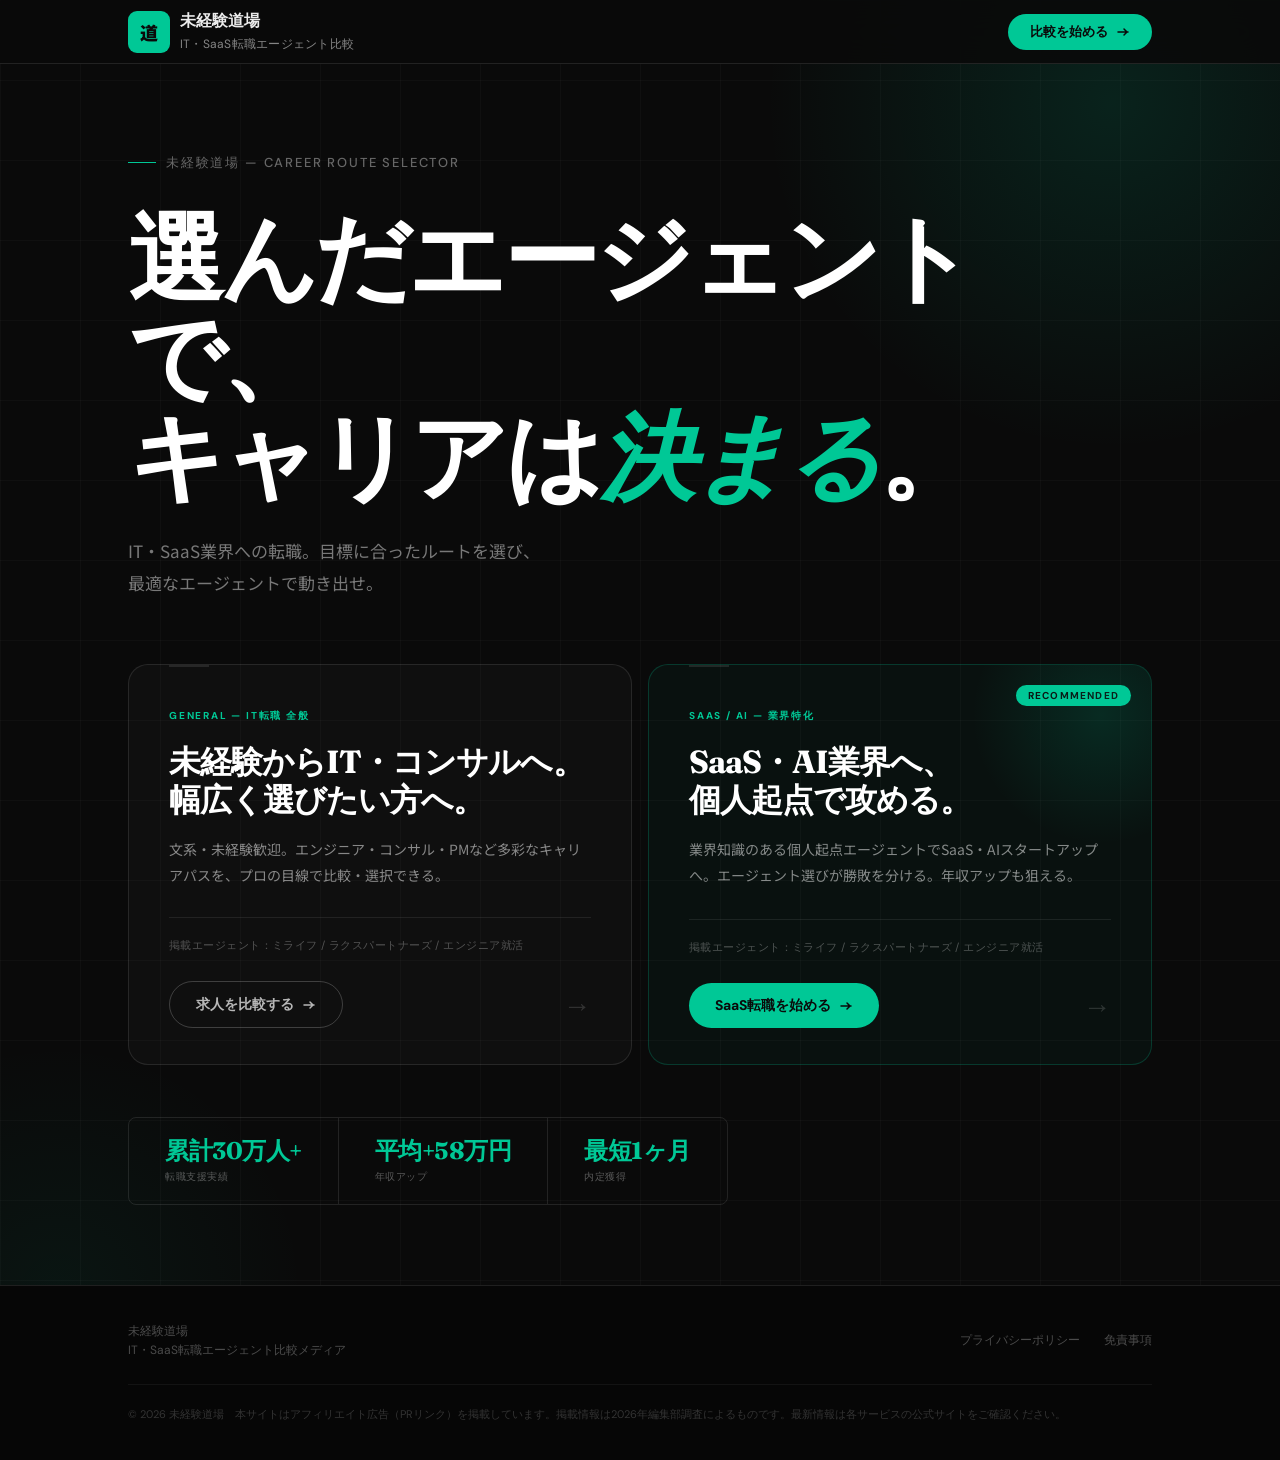
==== commit e5241479: "Refine logo design and increase text sizes across all pages - ロゴマーク: 32px枠線→42px緑塗り（道/黒文字）に刷新 - 未経験道" ====
--- a/index.html
+++ b/index.html
@@ -56,16 +56,21 @@
     }
     .hd-logo { display: flex; align-items: center; gap: 10px; }
     .hd-logo-mark {
-      width: 32px; height: 32px;
-      border: 1.5px solid var(--green);
+      width: 42px; height: 42px;
+      background: var(--green);
+      border: none;
       display: flex; align-items: center; justify-content: center;
-      font-family: 'Fraunces', serif; font-size: 10px; font-weight: 900;
-      color: var(--green); border-radius: 6px; line-height: 1.1; letter-spacing: 0;
+      font-family: 'Noto Sans JP', sans-serif;
+      font-size: 18px; font-weight: 900;
+      color: var(--black);
+      border-radius: 9px;
+      letter-spacing: -0.03em;
+      flex-shrink: 0;
     }
     .hd-logo-text {
       font-family: 'DM Sans', sans-serif;
-      font-size: 12px; font-weight: 500;
-      color: rgba(255,255,255,0.55); line-height: 1.4;
+      font-size: 16px; font-weight: 700;
+      color: rgba(255,255,255,0.92); line-height: 1.35;
     }
     .hd-cta {
       display: inline-flex; align-items: center; gap: 8px;
@@ -131,7 +136,7 @@
     .gw-eyebrow-line { width: 28px; height: 1px; background: var(--green); }
     .gw-eyebrow-text {
       font-family: 'DM Sans', sans-serif;
-      font-size: 11px; font-weight: 500; letter-spacing: 0.18em;
+      font-size: 13px; font-weight: 500; letter-spacing: 0.14em;
       text-transform: uppercase; color: rgba(255,255,255,0.38);
     }
 
@@ -360,8 +365,8 @@
   <header id="hd">
     <div class="hd-inner">
       <div class="hd-logo">
-        <div class="hd-logo-mark">道場</div>
-        <div class="hd-logo-text">未経験道場<br><span style="opacity:0.6;font-size:10px">IT・SaaS転職エージェント比較</span></div>
+        <div class="hd-logo-mark">道</div>
+        <div class="hd-logo-text">未経験道場<br><span style="opacity:0.55;font-size:12px;font-weight:400;letter-spacing:0.02em">IT・SaaS転職エージェント比較</span></div>
       </div>
       <a href="/general/" class="hd-cta">
         比較を始める
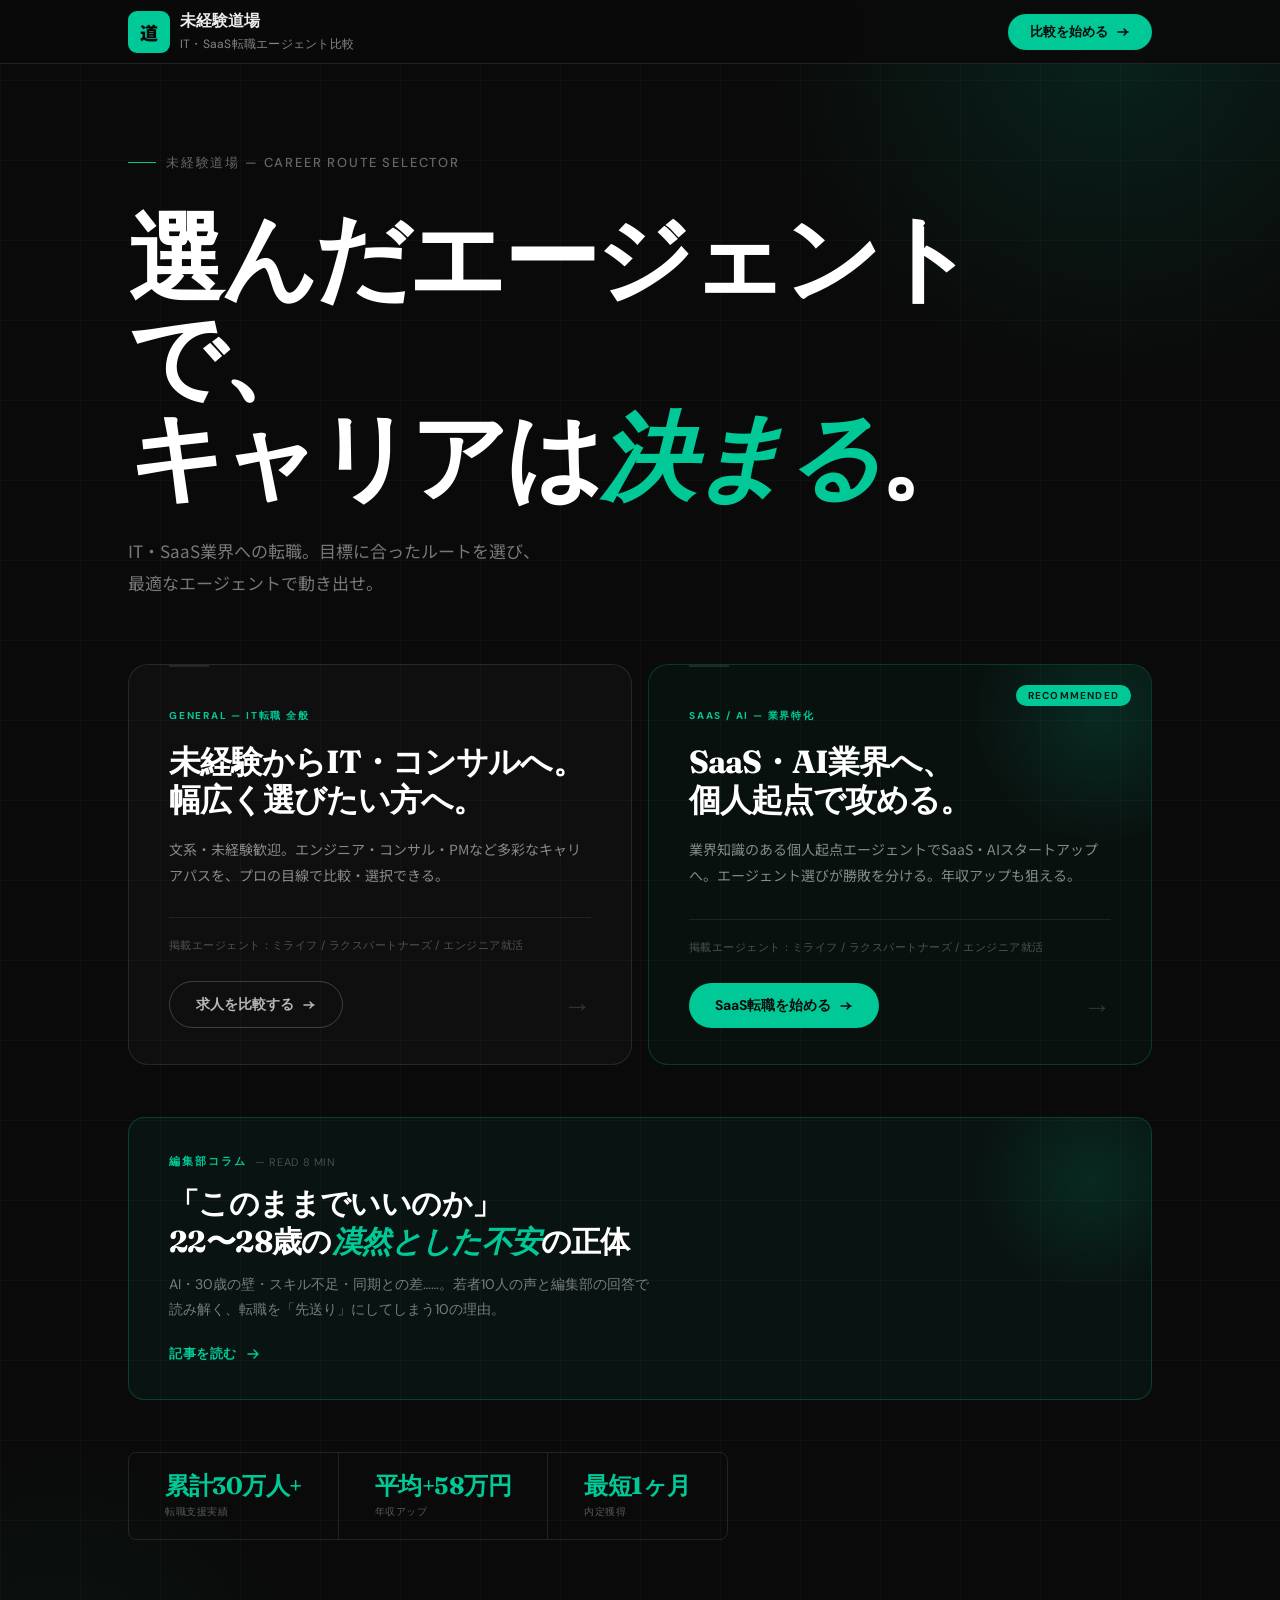
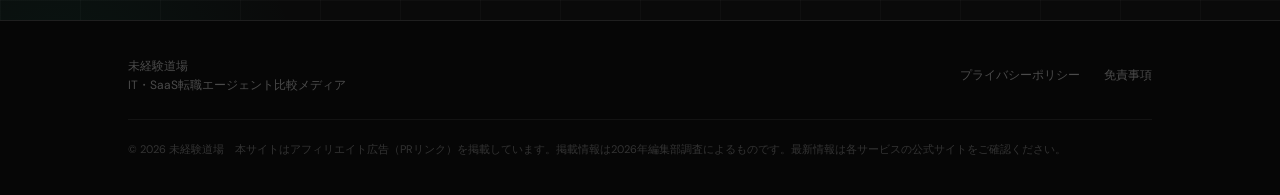
==== commit ddde738f: "Add article LP with voice bubble format and update internal links - article.html: new long-form arti" ====
--- a/index.html
+++ b/index.html
@@ -81,8 +81,11 @@
     }
     .hd-cta:hover { background: var(--green-dark); color: #fff; }
     @media (max-width: 767px) {
-      .hd-inner { padding: 0 20px; }
-      .hd-cta { font-size: 12px; padding: 8px 16px; }
+      .hd-inner { padding: 0 16px; }
+      .hd-logo-text br,
+      .hd-logo-text span { display: none; }
+      .hd-logo-text { font-size: 14px; }
+      .hd-cta { font-size: 11px; padding: 7px 12px; white-space: nowrap; }
     }
 
     /* ── GATEWAY SECTION ── */
@@ -364,10 +367,10 @@
   <!-- HEADER -->
   <header id="hd">
     <div class="hd-inner">
-      <div class="hd-logo">
+      <a href="/" class="hd-logo">
         <div class="hd-logo-mark">道</div>
         <div class="hd-logo-text">未経験道場<br><span style="opacity:0.55;font-size:12px;font-weight:400;letter-spacing:0.02em">IT・SaaS転職エージェント比較</span></div>
-      </div>
+      </a>
       <a href="/general/" class="hd-cta">
         比較を始める
         <svg width="14" height="14" viewBox="0 0 14 14" fill="none"><path d="M2 7h10M8 4l3 3-3 3" stroke="currentColor" stroke-width="1.5" stroke-linecap="round" stroke-linejoin="round"/></svg>
@@ -438,6 +441,39 @@
 
         </div>
 
+        <!-- ARTICLE LINK -->
+        <div class="reveal d4" style="margin-bottom:52px">
+          <a href="/article.html"
+             onclick="gtag('event','click',{event_category:'gateway',event_label:'article'})"
+             style="display:block;position:relative;overflow:hidden;border:1px solid rgba(0,200,150,0.25);border-radius:16px;background:rgba(0,200,150,0.05);text-decoration:none;padding:36px 40px;transition:border-color .25s,background .25s,transform .2s,box-shadow .25s;"
+             onmouseover="this.style.borderColor='rgba(0,200,150,0.5)';this.style.background='rgba(0,200,150,0.09)';this.style.transform='translateY(-3px)';this.style.boxShadow='0 16px 48px rgba(0,200,150,0.1)'"
+             onmouseout="this.style.borderColor='rgba(0,200,150,0.25)';this.style.background='rgba(0,200,150,0.05)';this.style.transform='none';this.style.boxShadow='none'">
+            <!-- glow -->
+            <div style="pointer-events:none;position:absolute;top:-60px;right:-60px;width:240px;height:240px;border-radius:50%;background:radial-gradient(circle,rgba(0,200,150,0.12) 0%,transparent 70%)"></div>
+            <!-- eyebrow -->
+            <div style="display:flex;align-items:center;gap:8px;margin-bottom:16px">
+              <span style="font-family:'DM Sans',sans-serif;font-size:11px;font-weight:700;letter-spacing:.18em;text-transform:uppercase;color:var(--green)">編集部コラム</span>
+              <span style="font-family:'DM Sans',sans-serif;font-size:11px;color:rgba(255,255,255,0.25);letter-spacing:.06em">— READ 8 MIN</span>
+            </div>
+            <!-- title -->
+            <div style="font-family:'Fraunces',serif;font-size:clamp(20px,3vw,30px);font-weight:700;line-height:1.25;letter-spacing:-0.02em;color:#fff;margin-bottom:12px">
+              「このままでいいのか」<br>
+              22〜28歳の<span style="font-style:italic;color:var(--green)">漠然とした不安</span>の正体
+            </div>
+            <!-- desc -->
+            <p style="font-family:'DM Sans',sans-serif;font-size:14px;color:rgba(255,255,255,0.45);line-height:1.75;margin-bottom:24px;max-width:480px">
+              AI・30歳の壁・スキル不足・同期との差……。若者10人の声と編集部の回答で読み解く、転職を「先送り」にしてしまう10の理由。
+            </p>
+            <!-- cta row -->
+            <div style="display:flex;align-items:center;gap:10px">
+              <span style="display:inline-flex;align-items:center;gap:8px;font-family:'DM Sans',sans-serif;font-size:13px;font-weight:700;color:var(--green);letter-spacing:.04em">
+                記事を読む
+                <svg width="16" height="16" viewBox="0 0 16 16" fill="none"><path d="M3 8h10M9 4l4 4-4 4" stroke="currentColor" stroke-width="1.5" stroke-linecap="round" stroke-linejoin="round"/></svg>
+              </span>
+            </div>
+          </a>
+        </div>
+
         <!-- TRUST STATS -->
         <div class="trust-row reveal d4">
           <div class="trust-item">
